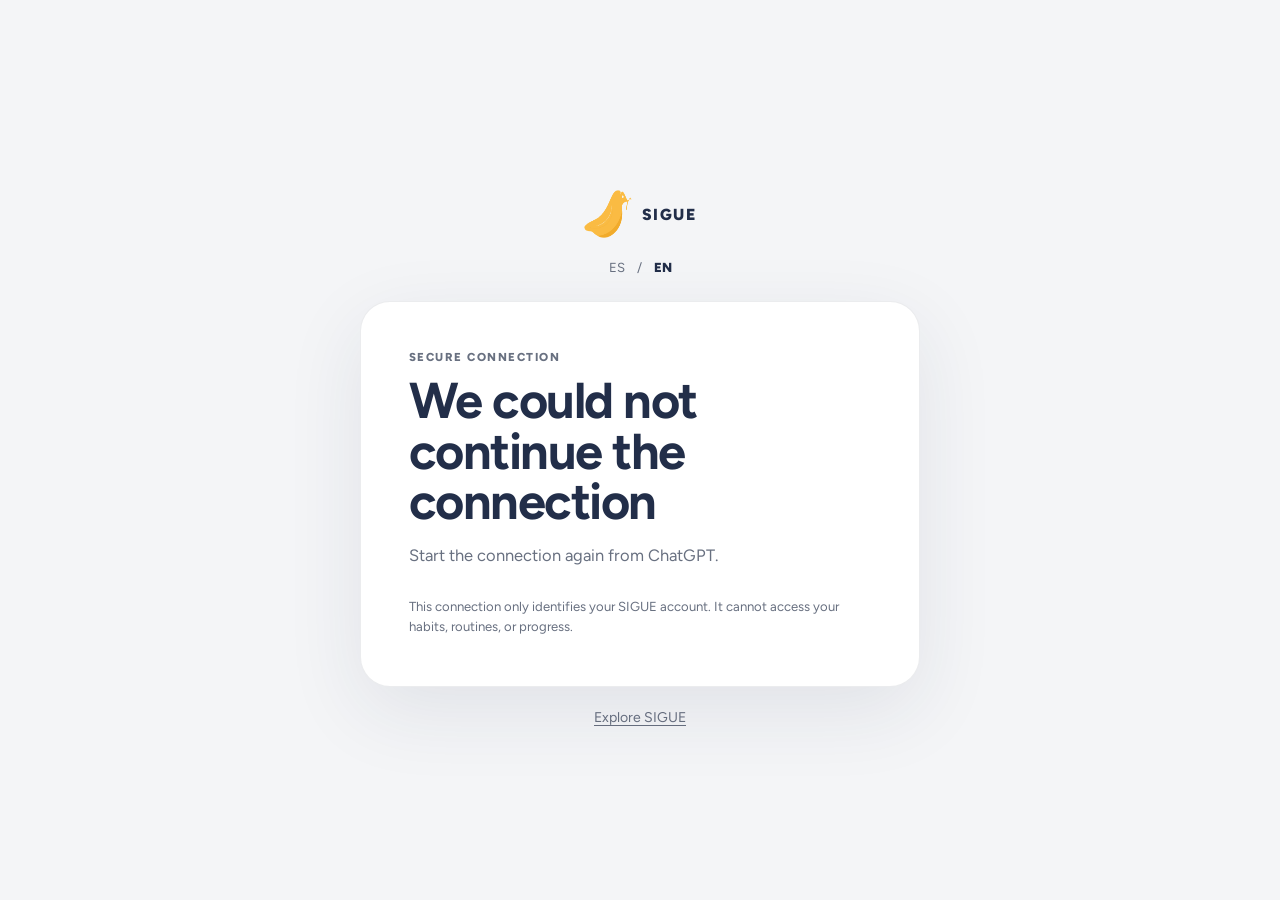
==== connect/index.html @ 363a2ff4 "Add SIGUE ChatGPT connection page" ====
<!doctype html>
<html lang="es">
<head>
  <meta charset="utf-8">
  <meta name="viewport" content="width=device-width, initial-scale=1">
  <meta name="robots" content="noindex, nofollow">
  <meta name="referrer" content="no-referrer">
  <meta name="theme-color" content="#FCC54E">
  <title>Conectar con SIGUE</title>
  <link rel="icon" href="/assets/sigue-icon.png" type="image/png">
  <link rel="preconnect" href="https://fonts.googleapis.com">
  <link rel="preconnect" href="https://fonts.gstatic.com" crossorigin>
  <link href="https://fonts.googleapis.com/css2?family=Figtree:wght@400;500;600;700;800&amp;display=swap" rel="stylesheet">
  <link rel="stylesheet" href="/connect/connect.css">
  <script src="/connect/connect.js" defer></script>
</head>
<body>
  <main class="connect-shell">
    <a class="brand" href="/es" id="brand" aria-label="SIGUE, inicio"><img src="/assets/sigue-icon.png" alt="" width="48" height="48"><span>SIGUE</span></a>
    <div class="language" role="group" aria-label="Language / Idioma">
      <button type="button" data-language="es">ES</button><span aria-hidden="true">/</span><button type="button" data-language="en">EN</button>
    </div>
    <section class="connect-card" aria-labelledby="title">
      <p class="eyebrow" id="eyebrow">CONEXIÓN SEGURA</p>
      <h1 id="title">Conectar SIGUE con ChatGPT</h1>
      <p class="lead" id="description" role="status">Estamos preparando la conexión.</p>
      <p class="message" id="message" role="alert" hidden></p>

      <div id="login" hidden>
        <form id="email-form" method="post">
          <input type="hidden" name="csrf" class="csrf">
          <label for="email" id="email-label">Correo electrónico</label>
          <input id="email" name="email" type="email" autocomplete="username" required maxlength="254">
          <label for="password" id="password-label">Contraseña</label>
          <input id="password" name="password" type="password" autocomplete="current-password" required>
          <button class="primary" id="email-button" type="submit">Entrar en SIGUE</button>
        </form>
        <button class="text-button" id="forgot-link" type="button">¿Olvidaste tu contraseña?</button>
        <div class="social" id="social" hidden>
          <p id="social-label">O entra con tu cuenta existente</p>
          <div id="google-button"></div>
          <button id="apple-button" type="button" hidden>Continuar con Apple</button>
        </div>
        <form id="google-form" method="post" hidden><input type="hidden" name="csrf" class="csrf"><input type="hidden" name="credential"></form>
        <form id="apple-form" method="post" hidden><input type="hidden" name="csrf" class="csrf"><input type="hidden" name="state"><input type="hidden" name="identityToken"></form>
      </div>

      <div id="forgot" hidden>
        <form id="forgot-form" method="post">
          <input type="hidden" name="csrf" class="csrf">
          <label for="forgot-email" id="forgot-email-label">Correo electrónico</label>
          <input id="forgot-email" name="email" type="email" autocomplete="email" required maxlength="254">
          <button class="primary" id="forgot-button" type="submit">Enviar código</button>
        </form>
        <button class="text-button back-to-login" type="button">Volver a entrar</button>
      </div>

      <div id="reset" hidden>
        <form id="reset-form" method="post">
          <input type="hidden" name="csrf" class="csrf">
          <label for="reset-email" id="reset-email-label">Correo electrónico</label>
          <input id="reset-email" name="email" type="email" autocomplete="email" required maxlength="254">
          <label for="code" id="code-label">Código de 6 cifras</label>
          <input id="code" name="code" inputmode="numeric" autocomplete="one-time-code" pattern="[0-9]{6}" required>
          <label for="new-password" id="new-password-label">Nueva contraseña (12 caracteres como mínimo)</label>
          <input id="new-password" name="newPassword" type="password" autocomplete="new-password" minlength="12" maxlength="128" required>
          <button class="primary" id="reset-button" type="submit">Cambiar contraseña</button>
        </form>
        <button class="text-button back-to-login" type="button">Volver a entrar</button>
      </div>

      <div id="consent" hidden>
        <p class="account" id="account"></p>
        <form id="consent-form" method="post">
          <input type="hidden" name="csrf" class="csrf">
          <button class="primary" type="submit" name="decision" value="allow" id="allow-button">Autorizar conexión</button>
          <button class="secondary" type="submit" name="decision" value="deny" id="deny-button">Cancelar</button>
        </form>
      </div>
      <p class="foot" id="privacy-note">La conexión solo identifica tu cuenta SIGUE. No da acceso a tus hábitos, rutinas ni progreso.</p>
    </section>
    <a class="home-link" id="home-link" href="/es">Conoce SIGUE</a>
  </main>
</body>
</html>
---- connect/connect.css ----
* { box-sizing: border-box; }
:root {
  color-scheme: light;
  font-family: Figtree, -apple-system, BlinkMacSystemFont, "Helvetica Neue", Arial, sans-serif;
  color: #222e49;
  background: #f4f5f7;
  font-synthesis: none;
}
body { min-height: 100vh; margin: 0; }
a { color: inherit; text-decoration: none; }
.connect-shell {
  width: min(100% - 40px, 560px);
  min-height: 100vh;
  margin: auto;
  display: flex;
  flex-direction: column;
  justify-content: center;
  align-items: center;
  padding: 40px 0 24px;
}
.brand { display: inline-flex; align-items: center; gap: 10px; margin-bottom: 24px; font-size: 1rem; font-weight: 850; letter-spacing: .09em; }
.brand img { border-radius: 14px; }
.language { display: inline-flex; align-items: center; gap: 8px; margin: -10px 0 18px; color: #687080; font-size: .82rem; }
.language button { padding: 8px 4px; border: 0; background: transparent; color: inherit; font: inherit; cursor: pointer; }
.language button[aria-pressed="true"] { color: #222e49; font-weight: 850; }
.connect-card {
  width: 100%;
  padding: clamp(28px, 7vw, 48px);
  border: 1px solid rgba(34, 46, 73, .09);
  border-radius: 30px;
  background: #fff;
  box-shadow: 0 24px 80px rgba(34, 46, 73, .09);
}
.eyebrow { margin: 0 0 12px; color: #687080; font-size: .72rem; font-weight: 800; letter-spacing: .13em; }
h1 { margin: 0; font-size: clamp(2rem, 8vw, 3.15rem); line-height: 1; letter-spacing: -.03em; }
.lead { margin: 16px 0 0; color: #687080; font-size: 1.03rem; line-height: 1.55; }
.message { margin: 20px 0 0; padding: 12px 14px; border-radius: 12px; background: #fff3cf; font-size: .91rem; line-height: 1.5; }
form { margin-top: 24px; }
label { display: block; margin: 18px 0 7px; font-size: .9rem; font-weight: 700; }
input:not([type="hidden"]) {
  width: 100%;
  padding: 13px 14px;
  border: 1px solid rgba(34, 46, 73, .24);
  border-radius: 12px;
  background: #fff;
  color: #222e49;
  font: inherit;
}
input:focus-visible, button:focus-visible, a:focus-visible { outline: 2px solid #6652c9; outline-offset: 3px; }
button { cursor: pointer; font: inherit; }
.primary, .secondary, #apple-button {
  display: block;
  width: 100%;
  margin-top: 22px;
  padding: 14px 18px;
  border-radius: 999px;
  font-weight: 800;
}
.primary { border: 0; background: #fabb43; color: #222e49; }
.primary:hover { background: #f5b52f; }
.secondary, #apple-button { border: 1px solid rgba(34, 46, 73, .2); background: #fff; color: #222e49; }
.text-button { display: block; margin: 18px auto 0; padding: 4px; border: 0; background: transparent; color: #222e49; text-decoration: underline; text-underline-offset: 3px; }
.social { margin-top: 26px; padding-top: 20px; border-top: 1px solid rgba(34, 46, 73, .14); text-align: center; }
.social p { margin: 0 0 16px; color: #687080; font-size: .86rem; }
#google-button { display: flex; justify-content: center; }
#apple-button { margin-top: 14px; }
.account { margin: 24px 0 0; padding: 16px; border-radius: 14px; background: #fff3cf; font-weight: 700; overflow-wrap: anywhere; }
.foot { margin: 28px 0 0; color: #687080; font-size: .82rem; line-height: 1.55; }
.home-link { margin-top: 22px; color: #687080; font-size: .88rem; text-decoration: underline; text-underline-offset: 3px; }
[hidden] { display: none !important; }
@media (prefers-reduced-motion: no-preference) {
  .connect-card { animation: appear .35s ease-out both; }
  @keyframes appear { from { opacity: 0; transform: translateY(8px); } to { opacity: 1; transform: translateY(0); } }
}
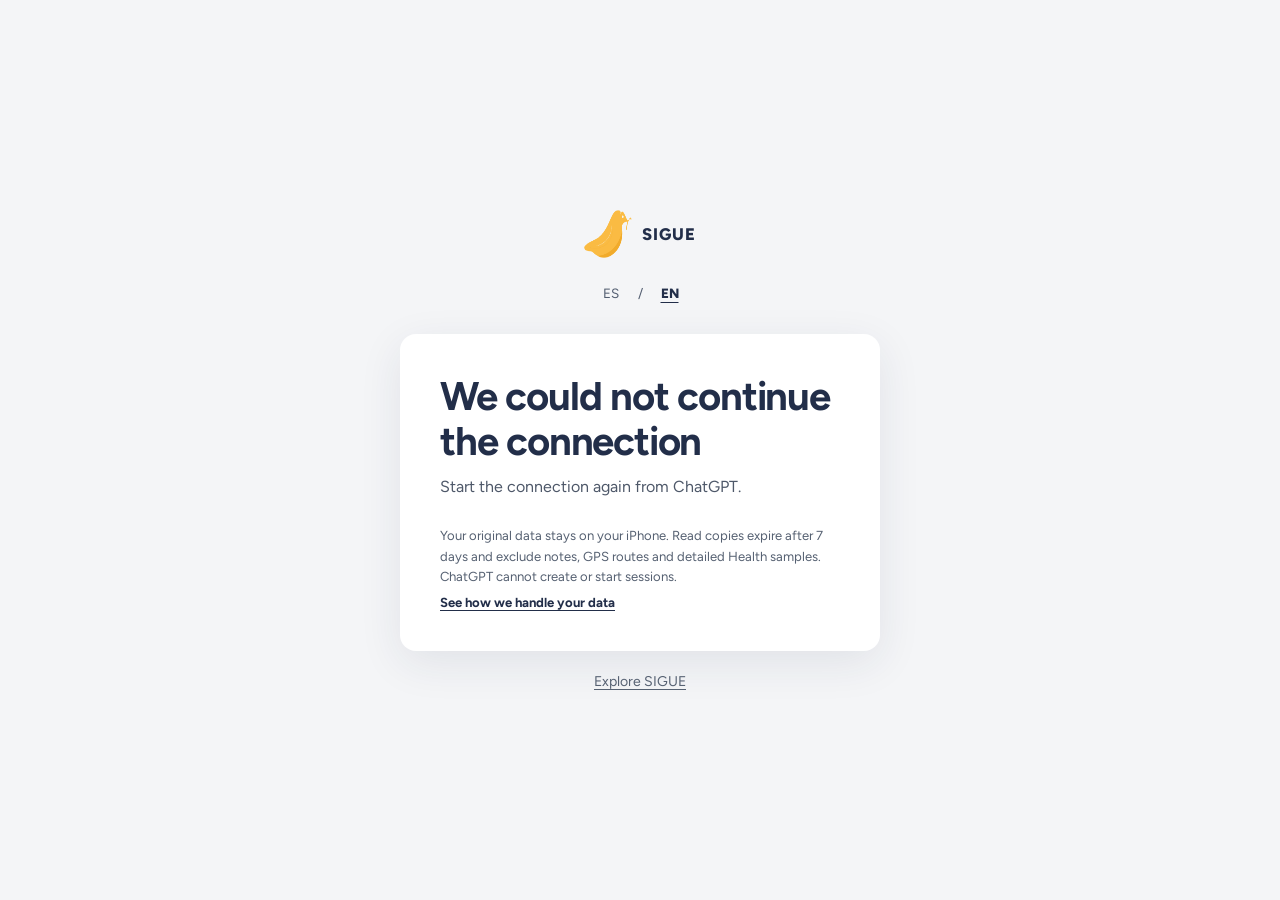
==== commit 8ee7fe3b: "Clarify ChatGPT connection and consent screens" ====
--- a/connect/index.html
+++ b/connect/index.html
@@ -21,12 +21,16 @@
       <button type="button" data-language="es">ES</button><span aria-hidden="true">/</span><button type="button" data-language="en">EN</button>
     </div>
     <section class="connect-card" aria-labelledby="title">
-      <p class="eyebrow" id="eyebrow">CONEXIÓN SEGURA</p>
       <h1 id="title">Conectar SIGUE con ChatGPT</h1>
       <p class="lead" id="description" role="status">Estamos preparando la conexión.</p>
       <p class="message" id="message" role="alert" hidden></p>
 
       <div id="login" hidden>
+        <div class="social" id="social" hidden>
+          <button id="apple-button" type="button" disabled hidden>Continuar con Apple</button>
+          <div id="google-button" hidden></div>
+        </div>
+        <p class="divider" id="email-divider" hidden>O entra con tu correo de SIGUE</p>
         <form id="email-form" method="post">
           <input type="hidden" name="csrf" class="csrf">
           <label for="email" id="email-label">Correo electrónico</label>
@@ -36,11 +40,7 @@
           <button class="primary" id="email-button" type="submit">Entrar en SIGUE</button>
         </form>
         <button class="text-button" id="forgot-link" type="button">¿Olvidaste tu contraseña?</button>
-        <div class="social" id="social" hidden>
-          <p id="social-label">O entra con tu cuenta existente</p>
-          <div id="google-button"></div>
-          <button id="apple-button" type="button" hidden>Continuar con Apple</button>
-        </div>
+        <p class="login-help" id="login-help">Usa el mismo método con el que entras en tu cuenta SIGUE. Después podrás revisar los permisos antes de autorizar.</p>
         <form id="google-form" method="post" hidden><input type="hidden" name="csrf" class="csrf"><input type="hidden" name="credential"></form>
         <form id="apple-form" method="post" hidden><input type="hidden" name="csrf" class="csrf"><input type="hidden" name="state"><input type="hidden" name="identityToken"></form>
       </div>
@@ -71,13 +71,17 @@
 
       <div id="consent" hidden>
         <p class="account" id="account"></p>
+        <h2 id="permissions-title">Permisos solicitados</h2>
+        <ul class="permissions" id="permissions"></ul>
+        <p class="consent-help" id="consent-help">Puedes cancelar ahora o revocar la conexión más tarde desde SIGUE.</p>
         <form id="consent-form" method="post">
           <input type="hidden" name="csrf" class="csrf">
           <button class="primary" type="submit" name="decision" value="allow" id="allow-button">Autorizar conexión</button>
           <button class="secondary" type="submit" name="decision" value="deny" id="deny-button">Cancelar</button>
         </form>
       </div>
-      <p class="foot" id="privacy-note">La conexión solo identifica tu cuenta SIGUE. No da acceso a tus hábitos, rutinas ni progreso.</p>
+      <p class="foot" id="privacy-note">Tus datos originales permanecen en el iPhone.</p>
+      <a class="privacy-link" id="privacy-link" href="/privacidad.html">Consulta cómo tratamos tus datos</a>
     </section>
     <a class="home-link" id="home-link" href="/es">Conoce SIGUE</a>
   </main>
--- a/connect/connect.css
+++ b/connect/connect.css
@@ -1,74 +1,74 @@
 * { box-sizing: border-box; }
 :root {
-  color-scheme: light;
+  color-scheme: light dark;
   font-family: Figtree, -apple-system, BlinkMacSystemFont, "Helvetica Neue", Arial, sans-serif;
   color: #222e49;
   background: #f4f5f7;
   font-synthesis: none;
 }
 body { min-height: 100vh; margin: 0; }
-a { color: inherit; text-decoration: none; }
+a { color: inherit; text-underline-offset: 3px; }
+button, input { font: inherit; }
+button { cursor: pointer; }
+button:disabled { cursor: wait; opacity: .65; }
+input:focus-visible, button:focus-visible, a:focus-visible { outline: 3px solid #8d64c7; outline-offset: 3px; }
 .connect-shell {
-  width: min(100% - 40px, 560px);
+  width: min(100% - 32px, 480px);
   min-height: 100vh;
   margin: auto;
   display: flex;
   flex-direction: column;
   justify-content: center;
   align-items: center;
-  padding: 40px 0 24px;
+  padding: 32px 0;
 }
-.brand { display: inline-flex; align-items: center; gap: 10px; margin-bottom: 24px; font-size: 1rem; font-weight: 850; letter-spacing: .09em; }
-.brand img { border-radius: 14px; }
-.language { display: inline-flex; align-items: center; gap: 8px; margin: -10px 0 18px; color: #687080; font-size: .82rem; }
-.language button { padding: 8px 4px; border: 0; background: transparent; color: inherit; font: inherit; cursor: pointer; }
-.language button[aria-pressed="true"] { color: #222e49; font-weight: 850; }
-.connect-card {
-  width: 100%;
-  padding: clamp(28px, 7vw, 48px);
-  border: 1px solid rgba(34, 46, 73, .09);
-  border-radius: 30px;
-  background: #fff;
-  box-shadow: 0 24px 80px rgba(34, 46, 73, .09);
+.brand { display: inline-flex; align-items: center; gap: 10px; margin-bottom: 16px; font-size: 1.05rem; font-weight: 800; letter-spacing: .06em; text-decoration: none; }
+.brand img { border-radius: 13px; }
+.language { display: inline-flex; align-items: center; gap: 8px; margin-bottom: 22px; color: #525d70; font-size: .84rem; }
+.language button { min-width: 38px; min-height: 38px; padding: 6px; border: 0; background: transparent; color: inherit; }
+.language button[aria-pressed="true"] { color: #222e49; font-weight: 800; text-decoration: underline; text-underline-offset: 4px; }
+.connect-card { width: 100%; padding: clamp(24px, 6vw, 40px); border-radius: 16px; background: #fff; box-shadow: 0 12px 44px rgba(34, 46, 73, .09); }
+h1 { margin: 0; font-size: clamp(1.85rem, 7vw, 2.5rem); line-height: 1.12; letter-spacing: -.03em; text-wrap: balance; }
+h2 { margin: 28px 0 12px; font-size: 1rem; line-height: 1.3; }
+.lead { margin: 12px 0 0; color: #4e5869; font-size: 1rem; line-height: 1.55; }
+.message { margin: 20px 0 0; padding: 12px 14px; border-radius: 12px; background: #fff3cf; color: #384253; font-size: .91rem; line-height: 1.5; }
+form { margin-top: 20px; }
+label { display: block; margin: 16px 0 7px; font-size: .9rem; font-weight: 700; }
+input:not([type="hidden"]) { width: 100%; min-height: 48px; padding: 12px 14px; border: 1px solid #aeb5c0; border-radius: 10px; background: #fff; color: #222e49; }
+.primary, .secondary, #apple-button { display: block; width: 100%; min-height: 48px; padding: 12px 18px; border-radius: 12px; font-weight: 800; }
+.primary { margin-top: 22px; border: 0; background: #fabb43; color: #222e49; }
+.primary:hover { background: #f4b331; }
+.secondary { margin-top: 10px; border: 1px solid #aeb5c0; background: transparent; color: #222e49; }
+.text-button { display: block; margin: 16px auto 0; min-height: 44px; padding: 8px; border: 0; background: transparent; color: #222e49; text-decoration: underline; text-underline-offset: 3px; }
+.social { margin-top: 26px; }
+#apple-button { margin: 0 0 12px; border: 0; background: #171717; color: #fff; }
+#apple-button:hover { background: #303030; }
+#google-button { display: flex; justify-content: center; min-height: 44px; }
+.divider { display: flex; align-items: center; gap: 12px; margin: 24px 0 0; color: #566172; font-size: .85rem; text-align: center; }
+.divider::before, .divider::after { content: ""; flex: 1; height: 1px; background: #d9dde3; }
+.login-help, .consent-help { margin: 22px 0 0; color: #566172; font-size: .88rem; line-height: 1.55; }
+.account { margin: 24px 0 0; padding: 14px 16px; border-radius: 12px; background: #f4f5f7; font-weight: 700; overflow-wrap: anywhere; }
+.permissions { margin: 0; padding: 0; list-style: none; }
+.permissions li { position: relative; padding: 10px 0 10px 22px; border-bottom: 1px solid #e5e8ec; font-size: .91rem; line-height: 1.5; }
+.permissions li::before { content: ""; position: absolute; left: 0; top: 18px; width: 8px; height: 8px; border-radius: 50%; background: #d99b20; }
+.foot { margin: 26px 0 0; color: #566172; font-size: .82rem; line-height: 1.55; }
+.privacy-link { display: inline-block; margin-top: 8px; font-size: .82rem; font-weight: 700; }
+.home-link { margin-top: 22px; color: #566172; font-size: .88rem; }
+[hidden] { display: none !important; }
+@media (max-width: 480px) {
+  .connect-shell { width: min(100% - 24px, 480px); padding: 18px 0 28px; }
+  .language { margin-bottom: 14px; }
 }
-.eyebrow { margin: 0 0 12px; color: #687080; font-size: .72rem; font-weight: 800; letter-spacing: .13em; }
-h1 { margin: 0; font-size: clamp(2rem, 8vw, 3.15rem); line-height: 1; letter-spacing: -.03em; }
-.lead { margin: 16px 0 0; color: #687080; font-size: 1.03rem; line-height: 1.55; }
-.message { margin: 20px 0 0; padding: 12px 14px; border-radius: 12px; background: #fff3cf; font-size: .91rem; line-height: 1.5; }
-form { margin-top: 24px; }
-label { display: block; margin: 18px 0 7px; font-size: .9rem; font-weight: 700; }
-input:not([type="hidden"]) {
-  width: 100%;
-  padding: 13px 14px;
-  border: 1px solid rgba(34, 46, 73, .24);
-  border-radius: 12px;
-  background: #fff;
-  color: #222e49;
-  font: inherit;
+@media (prefers-color-scheme: dark) {
+  :root { color: #eef1f7; background: #141a25; }
+  .language, .home-link, .lead, .divider, .login-help, .consent-help, .foot { color: #b6bfcd; }
+  .language button[aria-pressed="true"] { color: #eef1f7; }
+  .connect-card { background: #222b3a; box-shadow: 0 12px 44px rgba(0, 0, 0, .24); }
+  .message { background: #4a3d20; color: #f3e4bd; }
+  input:not([type="hidden"]) { background: #17202d; border-color: #718095; color: #eef1f7; }
+  .secondary { border-color: #718095; color: #eef1f7; }
+  .text-button { color: #eef1f7; }
+  .account { background: #313c4e; }
+  .permissions li { border-color: #394556; }
+  .divider::before, .divider::after { background: #566172; }
 }
-input:focus-visible, button:focus-visible, a:focus-visible { outline: 2px solid #6652c9; outline-offset: 3px; }
-button { cursor: pointer; font: inherit; }
-.primary, .secondary, #apple-button {
-  display: block;
-  width: 100%;
-  margin-top: 22px;
-  padding: 14px 18px;
-  border-radius: 999px;
-  font-weight: 800;
-}
-.primary { border: 0; background: #fabb43; color: #222e49; }
-.primary:hover { background: #f5b52f; }
-.secondary, #apple-button { border: 1px solid rgba(34, 46, 73, .2); background: #fff; color: #222e49; }
-.text-button { display: block; margin: 18px auto 0; padding: 4px; border: 0; background: transparent; color: #222e49; text-decoration: underline; text-underline-offset: 3px; }
-.social { margin-top: 26px; padding-top: 20px; border-top: 1px solid rgba(34, 46, 73, .14); text-align: center; }
-.social p { margin: 0 0 16px; color: #687080; font-size: .86rem; }
-#google-button { display: flex; justify-content: center; }
-#apple-button { margin-top: 14px; }
-.account { margin: 24px 0 0; padding: 16px; border-radius: 14px; background: #fff3cf; font-weight: 700; overflow-wrap: anywhere; }
-.foot { margin: 28px 0 0; color: #687080; font-size: .82rem; line-height: 1.55; }
-.home-link { margin-top: 22px; color: #687080; font-size: .88rem; text-decoration: underline; text-underline-offset: 3px; }
-[hidden] { display: none !important; }
-@media (prefers-reduced-motion: no-preference) {
-  .connect-card { animation: appear .35s ease-out both; }
-  @keyframes appear { from { opacity: 0; transform: translateY(8px); } to { opacity: 1; transform: translateY(0); } }
-}
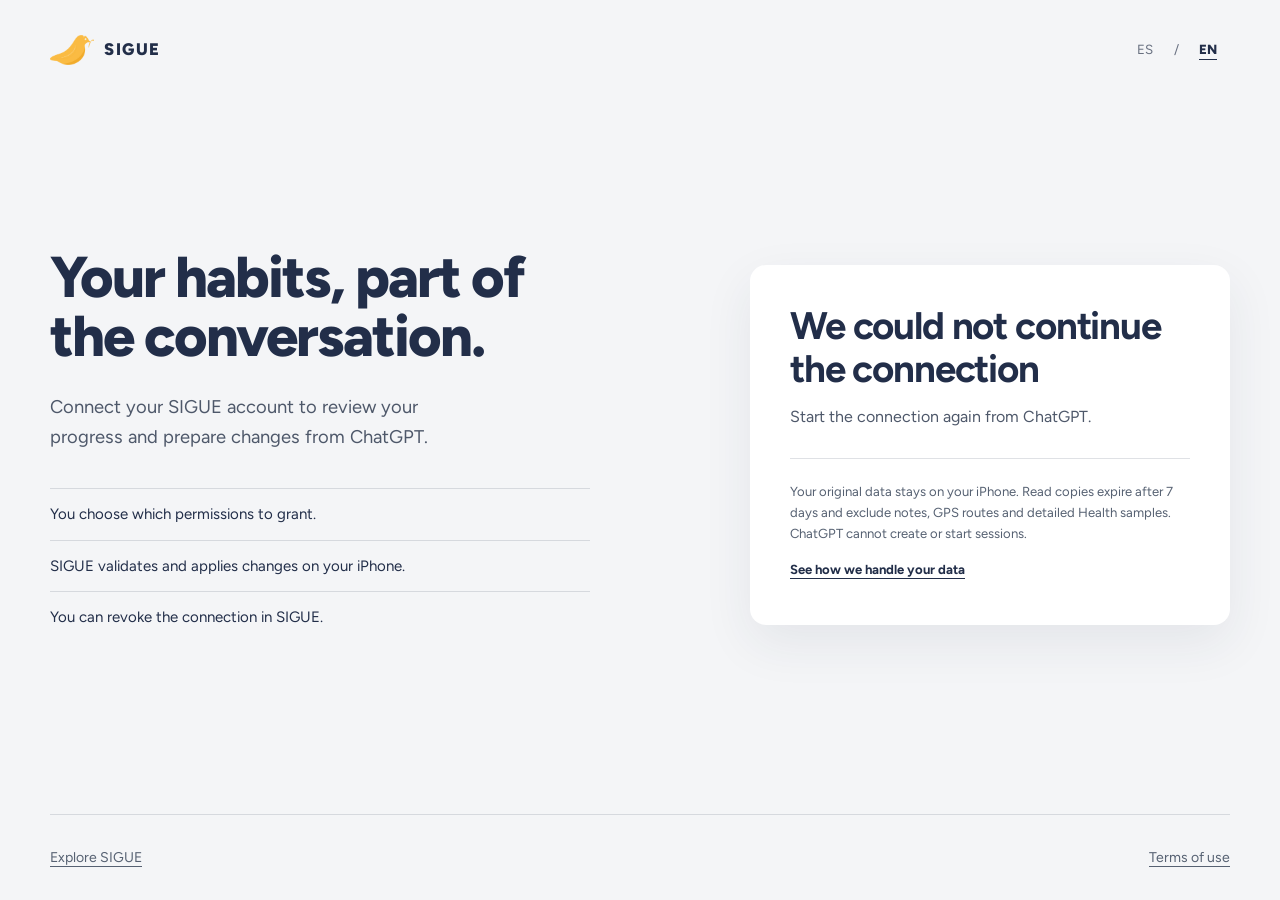
==== commit 904cb0d5: "Update ChatGPT access, privacy policies and website assets" ====
--- a/connect/index.html
+++ b/connect/index.html
@@ -11,14 +11,27 @@
   <link rel="preconnect" href="https://fonts.googleapis.com">
   <link rel="preconnect" href="https://fonts.gstatic.com" crossorigin>
   <link href="https://fonts.googleapis.com/css2?family=Figtree:wght@400;500;600;700;800&amp;display=swap" rel="stylesheet">
+  <link rel="stylesheet" href="/css/styles.css">
   <link rel="stylesheet" href="/connect/connect.css">
   <script src="/connect/connect.js" defer></script>
 </head>
-<body>
-  <main class="connect-shell">
+<body class="connect-page">
+  <a class="skip-link" id="skip-link" href="#title">Saltar al contenido</a>
+  <header class="connect-header shell">
     <a class="brand" href="/es" id="brand" aria-label="SIGUE, inicio"><img src="/assets/sigue-icon.png" alt="" width="48" height="48"><span>SIGUE</span></a>
     <div class="language" role="group" aria-label="Language / Idioma">
       <button type="button" data-language="es">ES</button><span aria-hidden="true">/</span><button type="button" data-language="en">EN</button>
+    </div>
+  </header>
+  <main class="connect-shell shell">
+    <div class="connect-intro">
+      <p class="connect-statement" id="intro-title">Tus hábitos, también en la conversación.</p>
+      <p class="connect-summary" id="intro-description">Conecta tu cuenta SIGUE para consultar tu progreso y preparar cambios desde ChatGPT.</p>
+      <ul class="connect-principles">
+        <li id="principle-permissions">Tú decides qué permisos conceder.</li>
+        <li id="principle-control">SIGUE valida y aplica los cambios en tu iPhone.</li>
+        <li id="principle-revoke">Puedes revocar la conexión desde SIGUE.</li>
+      </ul>
     </div>
     <section class="connect-card" aria-labelledby="title">
       <h1 id="title">Conectar SIGUE con ChatGPT</h1>
@@ -36,7 +49,7 @@
           <label for="email" id="email-label">Correo electrónico</label>
           <input id="email" name="email" type="email" autocomplete="username" required maxlength="254">
           <label for="password" id="password-label">Contraseña</label>
-          <input id="password" name="password" type="password" autocomplete="current-password" required>
+          <input id="password" name="password" type="password" autocomplete="current-password" required aria-describedby="login-help">
           <button class="primary" id="email-button" type="submit">Entrar en SIGUE</button>
         </form>
         <button class="text-button" id="forgot-link" type="button">¿Olvidaste tu contraseña?</button>
@@ -61,7 +74,7 @@
           <label for="reset-email" id="reset-email-label">Correo electrónico</label>
           <input id="reset-email" name="email" type="email" autocomplete="email" required maxlength="254">
           <label for="code" id="code-label">Código de 6 cifras</label>
-          <input id="code" name="code" inputmode="numeric" autocomplete="one-time-code" pattern="[0-9]{6}" required>
+          <input id="code" name="code" inputmode="numeric" autocomplete="one-time-code" pattern="[0-9]{6}" maxlength="6" required>
           <label for="new-password" id="new-password-label">Nueva contraseña (12 caracteres como mínimo)</label>
           <input id="new-password" name="newPassword" type="password" autocomplete="new-password" minlength="12" maxlength="128" required>
           <button class="primary" id="reset-button" type="submit">Cambiar contraseña</button>
@@ -81,9 +94,12 @@
         </form>
       </div>
       <p class="foot" id="privacy-note">Tus datos originales permanecen en el iPhone.</p>
-      <a class="privacy-link" id="privacy-link" href="/privacidad.html">Consulta cómo tratamos tus datos</a>
+      <a class="privacy-link" id="privacy-link" href="/privacidad">Consulta cómo tratamos tus datos</a>
     </section>
+  </main>
+  <footer class="connect-footer shell">
     <a class="home-link" id="home-link" href="/es">Conoce SIGUE</a>
-  </main>
+    <a id="terms-link" href="/terminos">Términos de uso</a>
+  </footer>
 </body>
 </html>
--- a/css/styles.css
+++ b/css/styles.css
@@ -0,0 +1,375 @@
+:root {
+  color-scheme: light;
+  --yellow: #fabb43;
+  --yellow-soft: #fff3cf;
+  --ink: #222e49;
+  --ink-deep: #151d30;
+  --green: #50d890;
+  --nutrition: #368000;
+  --movement: #0076a8;
+  --exercise: #b9471e;
+  --rest: #6652c9;
+  --paper: #f4f5f7;
+  --surface: #ffffff;
+  --line: rgba(34, 46, 73, 0.14);
+  --muted: #687080;
+  --max-width: 1180px;
+  --radius: 28px;
+  --ease: cubic-bezier(.2, .75, .25, 1);
+  font-family: "Figtree", -apple-system, BlinkMacSystemFont, "Helvetica Neue", Arial, sans-serif;
+  font-synthesis: none;
+}
+
+* { box-sizing: border-box; }
+html { scroll-behavior: smooth; }
+body {
+  margin: 0;
+  color: var(--ink);
+  background: var(--paper);
+  font-size: 16px;
+  line-height: 1.5;
+  -webkit-font-smoothing: antialiased;
+}
+body.menu-open { overflow: hidden; }
+a { color: inherit; text-decoration: none; }
+img { display: block; max-width: 100%; }
+button, a { -webkit-tap-highlight-color: transparent; }
+.shell { width: min(calc(100% - 48px), var(--max-width)); margin-inline: auto; }
+.sr-only { position: absolute; width: 1px; height: 1px; overflow: hidden; clip: rect(0, 0, 0, 0); white-space: nowrap; }
+.skip-link { position: fixed; top: 12px; left: 12px; z-index: 100; padding: 10px 14px; background: var(--ink); color: #fff; transform: translateY(-150%); }
+.skip-link:focus { transform: none; }
+
+.site-header { position: sticky; top: 0; z-index: 50; background: color-mix(in srgb, var(--paper) 88%, transparent); backdrop-filter: blur(18px); border-bottom: 1px solid transparent; transition: border-color .2s ease; }
+.site-header.scrolled { border-color: var(--line); }
+.header-inner { min-height: 82px; display: flex; align-items: center; justify-content: space-between; }
+.brand { display: inline-flex; align-items: center; gap: 10px; font-size: 1.05rem; font-weight: 850; letter-spacing: .09em; }
+.brand img { width: 44px; height: 44px; object-fit: contain; }
+.site-nav { display: flex; align-items: center; gap: 34px; font-size: .91rem; font-weight: 600; }
+.site-nav > a:not(.nav-cta) { color: var(--muted); transition: color .2s ease; }
+.site-nav > a:hover { color: var(--ink); }
+.nav-cta { padding: 11px 17px; background: var(--yellow); border-radius: 999px; }
+.menu-button { display: none; border: 0; padding: 12px; background: transparent; }
+.menu-button > span:not(.sr-only) { display: block; width: 23px; height: 2px; margin: 5px 0; background: var(--ink); transition: transform .2s ease; }
+
+.hero { min-height: 760px; padding-top: 72px; padding-bottom: 100px; display: grid; grid-template-columns: 1.03fr .97fr; align-items: center; gap: 68px; }
+.hero h1 { max-width: 720px; margin: 0; font-size: clamp(3.8rem, 6.5vw, 6.6rem); line-height: .91; letter-spacing: -.065em; font-weight: 790; }
+.hero h1 em, .closing-grid h2 em { color: var(--muted); font-style: normal; font-weight: 450; }
+.hero-lead { max-width: 590px; margin: 34px 0 0; color: var(--muted); font-size: clamp(1.08rem, 1.5vw, 1.28rem); line-height: 1.55; }
+.hero-actions { margin-top: 38px; display: flex; align-items: center; gap: 24px; }
+.button { display: inline-flex; align-items: center; justify-content: space-between; gap: 28px; min-width: 190px; padding: 15px 18px 15px 22px; border-radius: 999px; font-size: .92rem; font-weight: 750; transition: transform .2s var(--ease), box-shadow .2s ease; }
+.button:hover { transform: translateY(-2px); }
+.button-primary { background: var(--yellow); color: var(--ink); box-shadow: 0 14px 38px rgba(0, 0, 0, .13); }
+.button-ink { background: var(--ink); color: #fff; }
+
+.hero-product { position: relative; min-height: 600px; display: grid; place-items: center; isolation: isolate; }
+.sun-shape { position: absolute; z-index: -1; width: min(42vw, 500px); aspect-ratio: 1; border-radius: 47% 53% 59% 41% / 41% 42% 58% 59%; background: var(--yellow); transform: rotate(-10deg); }
+.phone-frame { width: 310px; padding: 8px; border: 1px solid rgba(255,255,255,.55); border-radius: 48px; background: var(--ink-deep); box-shadow: 0 42px 80px rgba(0,0,0,.27), inset 0 0 0 1px rgba(255,255,255,.12); transform: rotate(3deg); }
+.phone-screen { min-height: 630px; padding: 17px 15px 18px; overflow: hidden; border-radius: 40px; background: #f4f5f7; color: #1a2030; }
+.phone-status { padding: 0 8px 18px; display: flex; justify-content: space-between; font-size: .63rem; font-weight: 800; }
+.phone-greeting { padding: 5px 8px 17px; }
+.phone-greeting span { display: block; color: #747986; font-size: .57rem; font-weight: 800; letter-spacing: .1em; }
+.phone-greeting strong { display: block; margin-top: 4px; font-size: 1.28rem; letter-spacing: -.03em; }
+.phone-greeting p { margin: 1px 0 0; color: #747986; font-size: .74rem; }
+.base-card, .session-card { border: 1px solid rgba(34,46,73,.08); border-radius: 22px; background: #fff; }
+.base-card { padding: 17px 14px 9px; }
+.base-heading { display: flex; justify-content: space-between; align-items: flex-start; padding: 0 3px 10px; }
+.base-heading strong { display: block; font-size: .8rem; }
+.base-heading small { display: block; margin-top: 3px; color: #687080; font-size: .57rem; font-weight: 600; }
+.base-score { font-size: 1.45rem; line-height: 1; font-weight: 800; }
+.base-score small { display: inline; font-size: .65rem; letter-spacing: 0; }
+.base-row { display: grid; grid-template-columns: 32px 1fr auto; align-items: center; gap: 8px; padding: 9px 2px; border-top: 1px solid rgba(34,46,73,.07); }
+.base-icon { display: grid; place-items: center; width: 27px; height: 27px; border-radius: 9px; color: #172036; font-weight: 800; }
+.base-row strong, .base-row small { display: block; }
+.base-row strong { font-size: .7rem; }
+.base-row small { margin-top: 1px; color: #777d89; font-size: .58rem; }
+.base-row b { font-size: .75rem; }
+.nutrition .base-icon { background: color-mix(in srgb, var(--nutrition) 35%, white); }
+.movement .base-icon { background: color-mix(in srgb, var(--movement) 28%, white); }
+.exercise .base-icon { background: color-mix(in srgb, var(--exercise) 28%, white); }
+.rest .base-icon { background: color-mix(in srgb, var(--rest) 28%, white); }
+.session-card { margin-top: 12px; padding: 14px; background: color-mix(in srgb, var(--exercise) 6%, white); border-color: color-mix(in srgb, var(--exercise) 18%, white); }
+.session-top { display: grid; grid-template-columns: 32px 1fr auto; align-items: center; gap: 9px; }
+.session-icon { display: grid; width: 30px; height: 30px; place-items: center; border-radius: 10px; color: var(--exercise); background: color-mix(in srgb, var(--exercise) 14%, white); }
+.session-top strong, .session-top small { display: block; }
+.session-top strong { font-size: .68rem; }
+.session-top small { margin-top: 2px; color: #687080; font-size: .57rem; }
+.session-top b { padding: 5px 7px; border-radius: 999px; color: var(--exercise); background: color-mix(in srgb, var(--exercise) 11%, white); font-size: .56rem; }
+.session-time { margin-top: 12px; display: flex; align-items: baseline; justify-content: space-between; gap: 12px; }
+.session-time strong { font-size: 1.3rem; letter-spacing: -.03em; font-variant-numeric: tabular-nums; }
+.session-time span { color: #687080; font-size: .57rem; }
+.bird-seal { position: absolute; right: 1%; bottom: 5%; width: 112px; height: 112px; display: grid; place-items: center; border-radius: 50%; background: var(--ink); box-shadow: 0 20px 44px rgba(0,0,0,.22); transform: rotate(-8deg); }
+.bird-seal img { width: 95px; }
+
+.belief { padding: 120px 0; background: var(--surface); border-block: 1px solid var(--line); }
+.belief-grid { display: grid; grid-template-columns: 1.7fr .75fr; gap: 76px; align-items: start; }
+.belief blockquote { margin: 0; max-width: 690px; font-size: clamp(2.3rem, 4.2vw, 4.3rem); line-height: 1.06; letter-spacing: -.05em; font-weight: 610; }
+.belief-copy > p:first-child { margin: 0; color: var(--muted); line-height: 1.65; }
+.belief-detail { margin: 22px 0 0; color: var(--ink); line-height: 1.65; font-weight: 560; }
+.hand-note { margin: 50px 0 0; color: var(--ink); font-size: 1.28rem; font-style: italic; transform: rotate(-4deg); }
+
+.essentials { padding-top: 150px; padding-bottom: 160px; }
+.section-heading { max-width: 930px; }
+.section-heading h2, .privacy-copy h2 { margin: 0; font-size: clamp(2.7rem, 5vw, 5.1rem); line-height: .98; letter-spacing: -.055em; font-weight: 650; }
+.essential-story { margin-top: 96px; border-top: 1px solid var(--line); }
+.essential-line { display: grid; grid-template-columns: .45fr 1.5fr .65fr; gap: 58px; padding: 48px 0 54px; border-bottom: 1px solid var(--line); }
+.essential-number { font-size: .75rem; font-weight: 800; }
+.essential-kicker { margin: 0 0 12px; color: var(--muted); font-size: .72rem; font-weight: 800; letter-spacing: .11em; text-transform: uppercase; }
+.essential-line h3 { margin: 0; max-width: 680px; font-size: clamp(1.7rem, 2.8vw, 2.7rem); line-height: 1.12; letter-spacing: -.035em; font-weight: 580; }
+.essential-line > p { margin: 28px 0 0; color: var(--muted); font-size: .95rem; line-height: 1.65; }
+.nutrition-line .essential-number { color: var(--nutrition); }
+.movement-line .essential-number { color: var(--movement); }
+.rest-line .essential-number { color: var(--rest); }
+
+.evolution-section { padding: 150px 0; overflow: hidden; background: var(--ink-deep); color: #fff; }
+.evolution-grid { display: grid; grid-template-columns: .9fr 1.1fr; gap: 100px; align-items: center; }
+.evolution-copy h2 { margin: 0; font-size: clamp(3rem, 5.5vw, 5.7rem); line-height: .96; letter-spacing: -.06em; font-weight: 650; }
+.evolution-copy h2 span { color: #8d95a5; font-weight: 430; }
+.evolution-copy > p:last-child { max-width: 480px; margin: 34px 0 0; color: #aeb4c0; font-size: 1.08rem; line-height: 1.65; }
+.insight-stack { position: relative; min-height: 520px; }
+.insight { border: 1px solid rgba(255,255,255,.12); }
+.insight-main { position: absolute; inset: 0 50px 80px 0; padding: 34px; border-radius: 32px; background: #202a43; transform: rotate(-2deg); }
+.insight-top { display: flex; justify-content: space-between; color: var(--yellow); font-size: .66rem; font-weight: 800; letter-spacing: .12em; }
+.insight-main > p { max-width: 530px; margin: 70px 0 0; font-size: clamp(1.9rem, 3.2vw, 3rem); line-height: 1.1; letter-spacing: -.04em; }
+.week-bars { height: 92px; margin-top: 52px; display: flex; align-items: end; gap: 12px; }
+.week-bars i { flex: 1; height: 42%; border-radius: 999px; background: #4b5874; }
+.week-bars i:nth-child(2) { height: 63%; }
+.week-bars i:nth-child(3) { height: 55%; }
+.week-bars i:nth-child(4) { height: 78%; background: var(--yellow); }
+.week-bars i:nth-child(5) { height: 69%; }
+.week-bars i:nth-child(6) { height: 87%; background: var(--nutrition); }
+.week-bars i:nth-child(7) { height: 82%; }
+.insight-note { position: absolute; right: 0; bottom: 0; width: 73%; padding: 23px 26px; border-radius: 22px; background: var(--yellow); color: var(--ink); transform: rotate(2.5deg); box-shadow: 0 30px 60px rgba(0,0,0,.22); }
+.insight-note span { font-size: .66rem; font-weight: 850; letter-spacing: .1em; text-transform: uppercase; }
+.insight-note p { margin: 10px 0 0; font-size: 1.05rem; font-weight: 650; line-height: 1.35; }
+
+.privacy-section { padding-top: 160px; padding-bottom: 160px; display: grid; grid-template-columns: .9fr 1.1fr; gap: 100px; align-items: center; }
+.privacy-mark { min-height: 460px; display: grid; place-items: center; align-content: center; background: var(--yellow-soft); border-radius: 48% 52% 44% 56% / 55% 44% 56% 45%; transform: rotate(-3deg); }
+.privacy-circle { width: 120px; height: 120px; display: grid; place-items: center; border: 2px solid var(--ink); border-radius: 50%; font-size: 3rem; }
+.privacy-mark p { margin: 28px 0 0; text-align: center; font-size: 1.55rem; line-height: 1.15; font-weight: 700; }
+.privacy-copy > p { max-width: 600px; margin: 32px 0 0; color: var(--muted); font-size: 1.08rem; line-height: 1.65; }
+.plain-list { margin: 36px 0; padding: 0; list-style: none; border-top: 1px solid var(--line); }
+.plain-list li { display: flex; gap: 20px; padding: 17px 0; border-bottom: 1px solid var(--line); font-weight: 650; }
+.plain-list span { color: var(--muted); font-size: .72rem; }
+.text-link { display: inline-flex; gap: 16px; padding-bottom: 5px; border-bottom: 1px solid var(--ink); font-weight: 750; }
+
+.availability-section { padding: 140px 0 120px; background: #fabb43; }
+.closing-grid { display: grid; grid-template-columns: 1.55fr .45fr; gap: 80px; align-items: end; }
+.closing-grid h2 { margin: 0; max-width: 870px; font-size: clamp(3.2rem, 7vw, 7.2rem); line-height: .91; letter-spacing: -.065em; font-weight: 720; }
+.closing-grid h2 em { color: rgba(34,46,73,.62); }
+.closing-side { display: flex; flex-direction: column; align-items: flex-start; }
+.closing-side p { margin: 12px 0 24px; font-weight: 600; }
+.app-store-badge { display: inline-block; border-radius: 9px; transition: transform .2s var(--ease), opacity .2s ease; }
+.app-store-badge:hover { transform: translateY(-2px); opacity: .9; }
+.app-store-badge > img { width: 180px; height: auto; margin: 0; }
+
+.site-footer { padding: 38px 0; background: var(--ink-deep); color: #fff; }
+.footer-grid { display: grid; grid-template-columns: .7fr 1fr auto auto; gap: 40px; align-items: center; }
+.footer-brand img { width: 40px; height: 40px; }
+.footer-grid > p, .footer-grid small { color: #9da4b2; font-size: .78rem; }
+.footer-grid nav { display: flex; gap: 24px; font-size: .8rem; }
+
+.page-hero { padding: 95px 0 76px; border-bottom: 1px solid var(--line); }
+.page-hero h1 { max-width: 900px; margin: 0; font-size: clamp(3.4rem, 7vw, 7rem); line-height: .93; letter-spacing: -.03em; }
+.page-hero p:last-child { max-width: 660px; margin: 28px 0 0; color: var(--muted); font-size: 1.12rem; }
+.legal-layout { padding: 80px 0 130px; display: grid; grid-template-columns: .52fr 1.48fr; gap: 70px; }
+.legal-aside { position: sticky; top: 120px; align-self: start; }
+.legal-aside p { margin: 0 0 10px; color: var(--muted); font-size: .77rem; }
+.legal-content { max-width: 760px; }
+.legal-content section { margin-bottom: 60px; scroll-margin-top: 110px; }
+.legal-content h2 { margin: 0 0 18px; font-size: clamp(1.7rem, 3vw, 2.35rem); letter-spacing: -.035em; }
+.legal-content h3 { margin: 28px 0 8px; font-size: 1.05rem; }
+.legal-content p, .legal-content li { color: #555f70; line-height: 1.75; }
+.legal-content ul { padding-left: 20px; }
+.legal-content a { text-decoration: underline; text-underline-offset: 3px; }
+.notice { padding: 24px; border: 1px solid var(--line); border-radius: 12px; background: var(--surface); }
+.faq-list { border-top: 1px solid var(--line); padding-top: 8px; }
+.faq-item { border-bottom: 1px solid var(--line); }
+.faq-item summary { padding: 24px 40px 24px 0; cursor: pointer; font-size: 1.12rem; font-weight: 720; list-style: none; position: relative; }
+.faq-item summary::-webkit-details-marker { display: none; }
+.faq-item summary::after { content: "+"; position: absolute; right: 6px; font-size: 1.5rem; font-weight: 400; }
+.faq-item[open] summary::after { content: "−"; }
+.faq-item p { margin: -5px 0 25px; max-width: 680px; }
+.support-card { margin-top: 70px; padding: clamp(30px, 5vw, 58px); border-radius: var(--radius); background: var(--yellow); }
+.support-card h2 { font-size: clamp(2rem, 4vw, 3.5rem); }
+.support-card p { color: var(--ink); }
+
+.reveal { opacity: 0; transform: translateY(24px); transition: opacity .7s var(--ease), transform .7s var(--ease); }
+.reveal.visible { opacity: 1; transform: none; }
+
+@media (max-width: 900px) {
+  .shell { width: min(calc(100% - 34px), var(--max-width)); }
+  .menu-button { display: block; z-index: 2; }
+  .site-nav { position: fixed; inset: 0; display: flex; flex-direction: column; justify-content: center; background: var(--yellow); font-size: 1.55rem; visibility: hidden; opacity: 0; transition: opacity .2s ease, visibility .2s ease; }
+  .site-nav.open { visibility: visible; opacity: 1; }
+  .site-nav > a:not(.nav-cta) { color: var(--ink); }
+  .nav-cta { border: 1px solid var(--ink); }
+  .menu-button[aria-expanded="true"] > span:first-child { transform: translateY(3.5px) rotate(45deg); }
+  .menu-button[aria-expanded="true"] > span:nth-child(2) { transform: translateY(-3.5px) rotate(-45deg); }
+  .hero { padding-top: 48px; grid-template-columns: 1fr; gap: 42px; }
+  .hero-copy { z-index: 2; }
+  .hero-product { min-height: 570px; }
+  .sun-shape { width: min(90vw, 480px); }
+  .belief-grid, .section-heading, .essential-line, .evolution-grid, .privacy-section, .closing-grid, .legal-layout { grid-template-columns: 1fr; }
+  .belief-grid, .section-heading { gap: 25px; }
+  .essential-line { gap: 20px; }
+  .essential-line > p { margin-top: 4px; }
+  .evolution-grid { gap: 65px; }
+  .privacy-section { gap: 65px; }
+  .privacy-mark { min-height: 390px; }
+  .closing-grid { gap: 45px; }
+  .footer-grid { grid-template-columns: 1fr 1fr; }
+  .legal-aside { position: static; }
+}
+
+@media (max-width: 560px) {
+  .header-inner { min-height: 70px; }
+  .hero { min-height: auto; padding-top: 42px; padding-bottom: 80px; }
+  .hero h1 { font-size: clamp(3.25rem, 16vw, 4.6rem); }
+  .hero-actions { align-items: flex-start; flex-direction: column; gap: 14px; }
+  .hero-product { min-height: 535px; margin-inline: -10px; }
+  .phone-frame { width: 280px; }
+  .phone-screen { min-height: 592px; }
+  .bird-seal { right: 0; width: 88px; height: 88px; }
+  .belief, .evolution-section { padding-block: 90px; }
+  .belief blockquote { font-size: 2.45rem; }
+  .essentials, .privacy-section { padding-top: 100px; padding-bottom: 105px; }
+  .essential-story { margin-top: 58px; }
+  .essential-line { padding-block: 34px; }
+  .insight-stack { min-height: 470px; }
+  .insight-main { right: 18px; padding: 26px; }
+  .insight-main > p { margin-top: 48px; }
+  .insight-note { width: 88%; }
+  .availability-section { padding-block: 90px; }
+  .closing-grid h2 { font-size: 3.4rem; }
+  .footer-grid { grid-template-columns: 1fr; gap: 20px; }
+  .footer-grid nav { flex-wrap: wrap; }
+  .page-hero { padding: 65px 0 55px; }
+  .page-hero h1 { font-size: 3.6rem; }
+  .legal-layout { padding-top: 55px; gap: 45px; }
+}
+
+@media (prefers-reduced-motion: reduce) {
+  html { scroll-behavior: auto; }
+  *, *::before, *::after { animation-duration: .01ms !important; transition-duration: .01ms !important; }
+  .reveal { opacity: 1; transform: none; }
+}
+
+/* Localized landing pages */
+.language-gateway { min-height: 100vh; display: flex; flex-direction: column; align-items: center; justify-content: center; text-align: center; }
+.language-gateway h1 { margin: 18px 0 0; font-size: 3rem; letter-spacing: -.03em; }
+.language-gateway p { color: var(--muted); }
+.language-gateway nav { display: flex; gap: 12px; margin-top: 18px; }
+.language-gateway nav a { padding: 12px 18px; border-radius: 999px; background: var(--yellow); font-weight: 750; }
+.language-switch { display: inline-flex; align-items: center; gap: 7px; white-space: nowrap; font-size: .83rem; }
+.language-switch a { color: var(--muted); padding: 9px 2px; }
+.language-switch a[aria-current="page"] { color: var(--ink); font-weight: 850; }
+.mobile-language-switch { display: none; }
+.home-page h1, .home-page h2, .home-page h3 { letter-spacing: -.035em; }
+.home-page .site-header { background: color-mix(in srgb, var(--paper) 94%, transparent); }
+.home-page .nav-cta { white-space: nowrap; }
+.home-hero { min-height: 710px; padding-block: 100px 120px; display: grid; grid-template-columns: 1fr 1fr; gap: 62px; align-items: center; }
+.home-hero h1 { max-width: 640px; margin: 0; font-size: clamp(3.2rem, 5.7vw, 5.9rem); line-height: .98; font-weight: 800; }
+.home-hero-copy > p { max-width: 540px; margin: 30px 0 28px; color: #4e586a; font-size: clamp(1.1rem, 1.7vw, 1.4rem); line-height: 1.5; }
+.home-hero-copy .button { margin-bottom: 15px; }
+.availability-note { display: block; color: var(--muted); font-size: .82rem; }
+.product-composition { position: relative; min-height: 475px; display: grid; align-items: center; }
+.product-composition::before { content: ""; position: absolute; inset: 12% 7% 4% 13%; background: var(--yellow); border-radius: 38px; transform: rotate(-5deg); }
+.preview-panel { position: relative; width: min(72%, 350px); padding: 26px; border-radius: 24px; background: #fff; box-shadow: 0 22px 55px rgba(0, 0, 0, .16); }
+.preview-panel strong, .preview-panel p { display: block; }
+.preview-panel strong { margin: 20px 0 22px; font-size: 1.5rem; line-height: 1.12; }
+.preview-caption { font-size: .78rem; font-weight: 800; letter-spacing: .04em; color: #596476; }
+.today-preview { margin-left: 5%; transform: rotate(-3deg); }
+.preview-item { display: flex; justify-content: space-between; padding: 11px 2px; border-top: 1px solid var(--line); font-size: .83rem; font-weight: 700; }
+.preview-item b { color: var(--movement); }
+.together-preview { margin-top: -95px; margin-left: auto; background: var(--ink-deep); color: #fff; transform: rotate(4deg); }
+.together-preview .preview-caption { color: #c7cfde; }
+.together-preview strong { margin-bottom: 10px; }
+.together-preview p { margin: 0; color: #e7ecf7; font-size: .89rem; }
+.preview-people { display: flex; margin-top: 24px; }
+.preview-people span { width: 32px; height: 32px; margin-right: -5px; display: grid; place-items: center; border: 2px solid var(--ink-deep); border-radius: 50%; background: var(--yellow); color: var(--ink); font-size: .66rem; font-weight: 800; }
+.together-section { padding-block: 128px; background: #fff; }
+.together-grid, .progress-grid { display: grid; grid-template-columns: 1fr 1fr; gap: 90px; align-items: center; }
+.together-section h2, .three-ideas h2, .progress-section h2, .home-privacy h2, .home-final h2 { max-width: 800px; margin: 0; font-size: clamp(2.7rem, 4.5vw, 4.8rem); line-height: 1.04; font-weight: 760; }
+.together-section p, .progress-section p, .home-privacy p { max-width: 560px; margin: 26px 0 32px; color: #4e586a; font-size: 1.13rem; line-height: 1.6; }
+.feature-inline { display: flex; flex-wrap: wrap; gap: 9px; margin-bottom: 36px; }
+.feature-inline span { padding: 9px 13px; border-radius: 999px; background: var(--paper); color: var(--ink); font-size: .78rem; font-weight: 700; }
+.together-example { min-height: 430px; padding: clamp(30px, 5vw, 58px); border-radius: 26px; background: var(--yellow); }
+.together-example > span, .evolution-example > span { display: block; font-size: .78rem; font-weight: 850; letter-spacing: .04em; }
+.together-example > strong, .evolution-example > strong { display: block; max-width: 420px; margin-top: 72px; font-size: clamp(2rem, 3.3vw, 3.6rem); line-height: 1.07; letter-spacing: -.03em; }
+.together-example > p { margin: 30px 0 10px; color: var(--ink); font-weight: 700; }
+.progress-track { height: 12px; border-radius: 999px; background: rgba(34,46,73,.16); }
+.progress-track i { display: block; width: 67%; height: 100%; border-radius: inherit; background: var(--ink); }
+.streak-line { display: flex; align-items: baseline; gap: 12px; margin-top: 26px; }
+.streak-line b { font-size: 3.5rem; line-height: 1; }
+.streak-line span { font-size: .9rem; font-weight: 700; }
+.three-ideas { padding-block: 136px; }
+.idea-grid { display: grid; grid-template-columns: repeat(3, 1fr); gap: 32px; margin: 65px 0 48px; }
+.idea-grid article { padding-top: 22px; border-top: 1px solid var(--line); }
+.idea-grid article > span { color: #596476; font-size: .78rem; font-weight: 800; }
+.idea-grid h3 { margin: 45px 0 14px; font-size: clamp(1.6rem, 2.3vw, 2.5rem); line-height: 1.12; }
+.idea-grid p { max-width: 300px; margin: 0; color: #4e586a; line-height: 1.55; }
+.progress-section { padding-block: 130px; background: var(--ink-deep); color: #fff; }
+.progress-section p { color: #d2d9e7; }
+.evolution-example { min-height: 380px; padding: clamp(30px, 5vw, 52px); border-radius: 26px; background: #27334e; }
+.evolution-example > span { color: #c7cfde; }
+.evolution-example > strong { margin-top: 50px; }
+.evolution-bars { display: flex; align-items: end; gap: 12px; height: 110px; margin-top: 42px; }
+.evolution-bars i { flex: 1; height: 45%; border-radius: 6px 6px 0 0; background: #71819f; }
+.evolution-bars i:nth-child(2) { height: 62%; }.evolution-bars i:nth-child(3) { height: 54%; }.evolution-bars i:nth-child(4) { height: 75%; }.evolution-bars i:nth-child(5) { height: 68%; }.evolution-bars i:nth-child(6) { height: 87%; background: var(--yellow); }.evolution-bars i:nth-child(7) { height: 95%; background: var(--yellow); }
+.home-privacy { padding-block: 135px; display: grid; grid-template-columns: 1.3fr .7fr; gap: 100px; align-items: center; }
+.home-privacy .text-link { margin-top: 2px; }
+.home-privacy .button { display: flex; width: max-content; margin-top: 28px; }
+.home-privacy ul { margin: 0; padding: 0; list-style: none; border-top: 1px solid var(--line); }
+.home-privacy li { padding: 20px 0; border-bottom: 1px solid var(--line); font-weight: 700; }
+.home-final { padding-block: 125px; background: var(--yellow); }
+.home-final .shell { display: flex; align-items: end; justify-content: space-between; gap: 50px; }
+.home-final h2 { max-width: 780px; }
+.home-final .button { flex: none; }
+.home-page a:focus-visible, .language-gateway a:focus-visible, .home-page button:focus-visible { outline: 3px solid var(--exercise); outline-offset: 4px; }
+.home-page ::selection, .language-gateway ::selection { background: var(--yellow); color: var(--ink); }
+
+@media (max-width: 900px) {
+  .mobile-language-switch { display: inline-flex; margin-left: auto; margin-right: 16px; }
+  .home-page .header-inner { justify-content: flex-start; }
+  .home-page .site-nav { gap: 22px; }
+  .home-page .language-switch { font-size: 1rem; }
+  .home-page .language-switch a { color: var(--ink); }
+  .home-hero, .together-grid, .progress-grid, .home-privacy { grid-template-columns: 1fr; gap: 54px; }
+  .home-hero { padding-block: 70px 95px; }
+  .product-composition { max-width: 620px; width: 100%; margin-inline: auto; }
+  .idea-grid { gap: 18px; }
+  .home-final .shell { align-items: start; flex-direction: column; }
+}
+
+@media (max-width: 560px) {
+  .home-hero { padding-block: 70px 80px; gap: 28px; }
+  .home-hero h1 { font-size: clamp(3.05rem, 13vw, 4.2rem); }
+  .home-hero-copy > p { margin-top: 23px; }
+  .product-composition { min-height: 425px; }
+  .preview-panel { width: 76%; padding: 22px; }
+  .together-preview { margin-top: -60px; }
+  .together-section, .three-ideas, .progress-section, .home-privacy, .home-final { padding-block: 90px; }
+  .idea-grid { grid-template-columns: 1fr; gap: 38px; margin: 45px 0; }
+  .idea-grid h3 { margin-top: 22px; }
+  .together-example { min-height: 380px; }
+  .home-privacy { gap: 50px; }
+}
+
+/* Privacy uses the landing's type, palette and reading rhythm. */
+.privacy-page .page-hero h1 { font-size: clamp(2.8rem, 6vw, 5.9rem); line-height: 1.03; font-weight: 800; }
+.privacy-page .legal-content { min-width: 0; }
+.privacy-page .legal-content h2 { letter-spacing: -.03em; }
+.privacy-page .legal-content p, .privacy-page .legal-content li { max-width: 70ch; }
+.privacy-page .legal-content a { overflow-wrap: anywhere; }
+.legal-index { display: grid; gap: 4px; margin-top: 28px; padding-top: 20px; border-top: 1px solid var(--line); }
+.legal-index a { width: fit-content; padding-block: 10px; font-size: .9rem; color: #4e586a; text-underline-offset: 4px; }
+.legal-index a:hover { color: var(--ink); text-decoration: underline; }
+.privacy-page :is(a, button):focus-visible { outline: 3px solid var(--exercise); outline-offset: 4px; }
+.privacy-page ::selection { background: var(--yellow); color: var(--ink); }
+@media (max-width: 900px) {
+  .privacy-page .legal-layout { gap: 36px; }
+  .legal-index { grid-template-columns: repeat(2, minmax(0, 1fr)); gap: 4px 20px; }
+}
+@media (prefers-reduced-motion: reduce) {
+  html:has(.privacy-page), html:has(.connect-page) { scroll-behavior: auto; }
+}
--- a/connect/connect.css
+++ b/connect/connect.css
@@ -1,74 +1,63 @@
-* { box-sizing: border-box; }
-:root {
-  color-scheme: light dark;
-  font-family: Figtree, -apple-system, BlinkMacSystemFont, "Helvetica Neue", Arial, sans-serif;
-  color: #222e49;
-  background: #f4f5f7;
-  font-synthesis: none;
+.connect-page { min-height: 100svh; display: flex; flex-direction: column; }
+.connect-page button, .connect-page input { font: inherit; }
+.connect-page a { text-underline-offset: 4px; }
+.connect-page button { cursor: pointer; }
+.connect-page button:disabled { cursor: wait; opacity: .65; }
+.connect-page :is(input, button, a):focus-visible { outline: 3px solid var(--exercise); outline-offset: 4px; }
+.connect-page ::selection { background: var(--yellow); color: var(--ink); }
+.connect-header { min-height: 100px; display: flex; align-items: center; justify-content: space-between; gap: 24px; }
+.language { display: inline-flex; align-items: center; gap: 7px; color: var(--muted); font-size: .83rem; }
+.language button { min-width: 44px; min-height: 44px; padding: 9px 2px; border: 0; background: transparent; color: inherit; }
+.language button[aria-pressed="true"] { color: var(--ink); font-weight: 800; text-decoration: underline; text-underline-offset: 5px; }
+.connect-shell { flex: 1; display: grid; grid-template-columns: 1fr minmax(0, 480px); align-items: center; gap: clamp(40px, 7vw, 100px); padding-block: 56px 80px; }
+.connect-intro { max-width: 540px; }
+.connect-statement { margin: 0; font-size: clamp(2.7rem, 4.5vw, 4.5rem); line-height: 1.03; letter-spacing: -.035em; font-weight: 800; text-wrap: balance; }
+.connect-summary { max-width: 440px; margin: 28px 0 0; color: #4e586a; font-size: 1.15rem; line-height: 1.6; }
+.connect-principles { margin: 36px 0 0; padding: 0; list-style: none; }
+.connect-principles li { padding: 14px 0; border-top: 1px solid var(--line); font-size: .94rem; }
+.connect-card { width: 100%; min-width: 0; padding: clamp(24px, 3.5vw, 40px); border-radius: 16px; background: var(--surface); box-shadow: 0 18px 50px rgba(34, 46, 73, .08); }
+.connect-card h1 { margin: 0; font-size: clamp(1.85rem, 3vw, 2.4rem); line-height: 1.12; letter-spacing: -.03em; text-wrap: balance; }
+.connect-card h2 { margin: 28px 0 12px; font-size: 1rem; line-height: 1.3; }
+.lead { margin: 14px 0 0; color: #4e586a; font-size: 1rem; line-height: 1.55; }
+.message { margin: 22px 0 0; padding: 14px 16px; border-radius: 12px; background: var(--yellow-soft); color: var(--ink); font-size: .91rem; line-height: 1.5; }
+.connect-card form { margin-top: 24px; }
+.connect-card label { display: block; margin: 18px 0 8px; font-size: .9rem; font-weight: 700; }
+.connect-card input:not([type="hidden"]) { width: 100%; min-height: 50px; padding: 12px 14px; border: 1px solid #aeb5c0; border-radius: 12px; background: var(--surface); color: var(--ink); caret-color: var(--ink); }
+.primary, .secondary, #apple-button { display: block; width: 100%; min-height: 50px; padding: 13px 18px; border-radius: 999px; font-weight: 750; transition: background-color .2s ease; }
+.primary { margin-top: 26px; border: 0; background: var(--yellow); color: var(--ink); }
+.primary:hover { background: #f4b331; }
+.secondary { margin-top: 12px; border: 1px solid #aeb5c0; background: transparent; color: var(--ink); }
+.secondary:hover { background: var(--paper); }
+.text-button { display: block; margin: 14px auto 0; min-height: 44px; padding: 8px; border: 0; background: transparent; color: var(--ink); text-decoration: underline; text-underline-offset: 4px; }
+.social { margin-top: 28px; }
+#apple-button { margin: 0 0 12px; border: 0; background: var(--ink-deep); color: #fff; }
+#apple-button:hover { background: var(--ink); }
+#google-button { display: flex; justify-content: center; min-height: 44px; }
+.divider { display: flex; align-items: center; gap: 12px; margin: 26px 0 0; color: #566172; font-size: .85rem; text-align: center; }
+.divider::before, .divider::after { content: ""; flex: 1; height: 1px; background: var(--line); }
+.login-help, .consent-help { margin: 22px 0 0; color: #566172; font-size: .88rem; line-height: 1.6; }
+.account { margin: 24px 0 0; padding: 14px 16px; border-radius: 12px; background: var(--paper); font-weight: 700; overflow-wrap: anywhere; }
+.permissions { margin: 0; padding: 0; list-style: none; }
+.permissions li { padding: 13px 0; border-bottom: 1px solid var(--line); font-size: .91rem; line-height: 1.6; }
+.foot { margin: 28px 0 0; padding-top: 22px; border-top: 1px solid var(--line); color: #566172; font-size: .82rem; line-height: 1.6; }
+.privacy-link { display: inline-block; margin-top: 10px; padding-block: 6px; font-size: .82rem; font-weight: 700; text-decoration: underline; }
+.connect-footer { display: flex; justify-content: space-between; gap: 24px; padding-block: 24px; border-top: 1px solid var(--line); color: #566172; font-size: .88rem; }
+.connect-footer a { padding-block: 8px; text-decoration: underline; }
+[hidden] { display: none !important; }
+@media (max-width: 900px) {
+  .connect-header { min-height: 82px; }
+  .connect-shell { grid-template-columns: minmax(0, 1fr); gap: 32px; max-width: 560px; padding-block: 32px 56px; }
+  .connect-statement { font-size: clamp(2.3rem, 6vw, 3rem); }
+  .connect-summary { margin-top: 18px; font-size: 1rem; }
+  .connect-principles { display: none; }
 }
-body { min-height: 100vh; margin: 0; }
-a { color: inherit; text-underline-offset: 3px; }
-button, input { font: inherit; }
-button { cursor: pointer; }
-button:disabled { cursor: wait; opacity: .65; }
-input:focus-visible, button:focus-visible, a:focus-visible { outline: 3px solid #8d64c7; outline-offset: 3px; }
-.connect-shell {
-  width: min(100% - 32px, 480px);
-  min-height: 100vh;
-  margin: auto;
-  display: flex;
-  flex-direction: column;
-  justify-content: center;
-  align-items: center;
-  padding: 32px 0;
+@media (max-width: 480px) {
+  .connect-header, .connect-shell, .connect-footer { width: calc(100% - 32px); }
+  .connect-shell { padding-top: 22px; }
+  .connect-card { padding: 24px 20px; }
+  .connect-card h1 { font-size: 1.8rem; }
 }
-.brand { display: inline-flex; align-items: center; gap: 10px; margin-bottom: 16px; font-size: 1.05rem; font-weight: 800; letter-spacing: .06em; text-decoration: none; }
-.brand img { border-radius: 13px; }
-.language { display: inline-flex; align-items: center; gap: 8px; margin-bottom: 22px; color: #525d70; font-size: .84rem; }
-.language button { min-width: 38px; min-height: 38px; padding: 6px; border: 0; background: transparent; color: inherit; }
-.language button[aria-pressed="true"] { color: #222e49; font-weight: 800; text-decoration: underline; text-underline-offset: 4px; }
-.connect-card { width: 100%; padding: clamp(24px, 6vw, 40px); border-radius: 16px; background: #fff; box-shadow: 0 12px 44px rgba(34, 46, 73, .09); }
-h1 { margin: 0; font-size: clamp(1.85rem, 7vw, 2.5rem); line-height: 1.12; letter-spacing: -.03em; text-wrap: balance; }
-h2 { margin: 28px 0 12px; font-size: 1rem; line-height: 1.3; }
-.lead { margin: 12px 0 0; color: #4e5869; font-size: 1rem; line-height: 1.55; }
-.message { margin: 20px 0 0; padding: 12px 14px; border-radius: 12px; background: #fff3cf; color: #384253; font-size: .91rem; line-height: 1.5; }
-form { margin-top: 20px; }
-label { display: block; margin: 16px 0 7px; font-size: .9rem; font-weight: 700; }
-input:not([type="hidden"]) { width: 100%; min-height: 48px; padding: 12px 14px; border: 1px solid #aeb5c0; border-radius: 10px; background: #fff; color: #222e49; }
-.primary, .secondary, #apple-button { display: block; width: 100%; min-height: 48px; padding: 12px 18px; border-radius: 12px; font-weight: 800; }
-.primary { margin-top: 22px; border: 0; background: #fabb43; color: #222e49; }
-.primary:hover { background: #f4b331; }
-.secondary { margin-top: 10px; border: 1px solid #aeb5c0; background: transparent; color: #222e49; }
-.text-button { display: block; margin: 16px auto 0; min-height: 44px; padding: 8px; border: 0; background: transparent; color: #222e49; text-decoration: underline; text-underline-offset: 3px; }
-.social { margin-top: 26px; }
-#apple-button { margin: 0 0 12px; border: 0; background: #171717; color: #fff; }
-#apple-button:hover { background: #303030; }
-#google-button { display: flex; justify-content: center; min-height: 44px; }
-.divider { display: flex; align-items: center; gap: 12px; margin: 24px 0 0; color: #566172; font-size: .85rem; text-align: center; }
-.divider::before, .divider::after { content: ""; flex: 1; height: 1px; background: #d9dde3; }
-.login-help, .consent-help { margin: 22px 0 0; color: #566172; font-size: .88rem; line-height: 1.55; }
-.account { margin: 24px 0 0; padding: 14px 16px; border-radius: 12px; background: #f4f5f7; font-weight: 700; overflow-wrap: anywhere; }
-.permissions { margin: 0; padding: 0; list-style: none; }
-.permissions li { position: relative; padding: 10px 0 10px 22px; border-bottom: 1px solid #e5e8ec; font-size: .91rem; line-height: 1.5; }
-.permissions li::before { content: ""; position: absolute; left: 0; top: 18px; width: 8px; height: 8px; border-radius: 50%; background: #d99b20; }
-.foot { margin: 26px 0 0; color: #566172; font-size: .82rem; line-height: 1.55; }
-.privacy-link { display: inline-block; margin-top: 8px; font-size: .82rem; font-weight: 700; }
-.home-link { margin-top: 22px; color: #566172; font-size: .88rem; }
-[hidden] { display: none !important; }
-@media (max-width: 480px) {
-  .connect-shell { width: min(100% - 24px, 480px); padding: 18px 0 28px; }
-  .language { margin-bottom: 14px; }
+@media (prefers-reduced-motion: reduce) {
+  .connect-page { scroll-behavior: auto; }
+  .connect-page button { transition: none; }
 }
-@media (prefers-color-scheme: dark) {
-  :root { color: #eef1f7; background: #141a25; }
-  .language, .home-link, .lead, .divider, .login-help, .consent-help, .foot { color: #b6bfcd; }
-  .language button[aria-pressed="true"] { color: #eef1f7; }
-  .connect-card { background: #222b3a; box-shadow: 0 12px 44px rgba(0, 0, 0, .24); }
-  .message { background: #4a3d20; color: #f3e4bd; }
-  input:not([type="hidden"]) { background: #17202d; border-color: #718095; color: #eef1f7; }
-  .secondary { border-color: #718095; color: #eef1f7; }
-  .text-button { color: #eef1f7; }
-  .account { background: #313c4e; }
-  .permissions li { border-color: #394556; }
-  .divider::before, .divider::after { background: #566172; }
-}
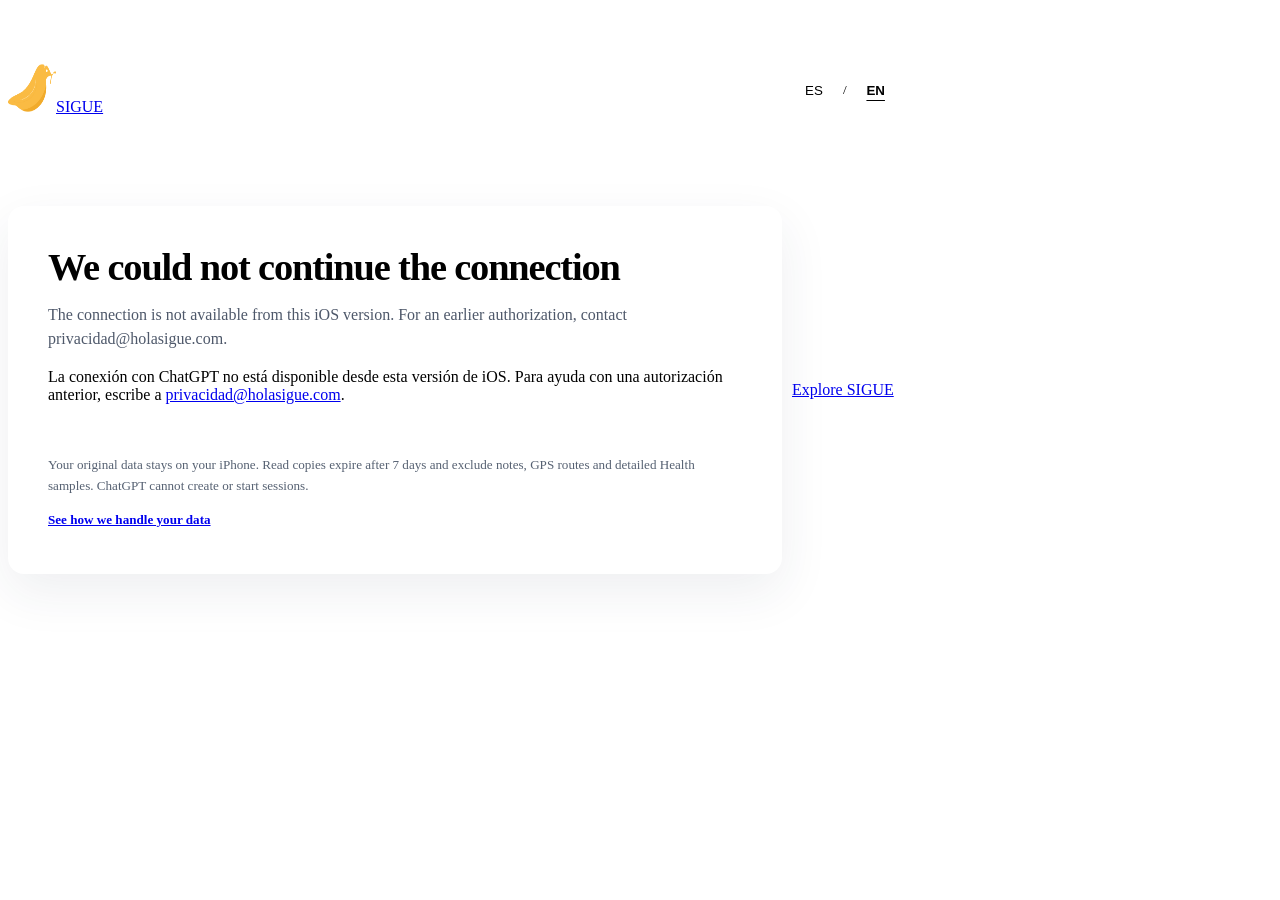
==== commit 6719fb45: "docs: align bilingual website copy with current product context" ====
--- a/connect/index.html
+++ b/connect/index.html
@@ -11,33 +11,21 @@
   <link rel="preconnect" href="https://fonts.googleapis.com">
   <link rel="preconnect" href="https://fonts.gstatic.com" crossorigin>
   <link href="https://fonts.googleapis.com/css2?family=Figtree:wght@400;500;600;700;800&amp;display=swap" rel="stylesheet">
-  <link rel="stylesheet" href="/css/styles.css">
   <link rel="stylesheet" href="/connect/connect.css">
   <script src="/connect/connect.js" defer></script>
 </head>
-<body class="connect-page">
-  <a class="skip-link" id="skip-link" href="#title">Saltar al contenido</a>
-  <header class="connect-header shell">
+<body>
+  <main class="connect-shell">
     <a class="brand" href="/es" id="brand" aria-label="SIGUE, inicio"><img src="/assets/sigue-icon.png" alt="" width="48" height="48"><span>SIGUE</span></a>
     <div class="language" role="group" aria-label="Language / Idioma">
       <button type="button" data-language="es">ES</button><span aria-hidden="true">/</span><button type="button" data-language="en">EN</button>
     </div>
-  </header>
-  <main class="connect-shell shell">
-    <div class="connect-intro">
-      <p class="connect-statement" id="intro-title">Tus hábitos, también en la conversación.</p>
-      <p class="connect-summary" id="intro-description">Conecta tu cuenta SIGUE para consultar tu progreso y preparar cambios desde ChatGPT.</p>
-      <ul class="connect-principles">
-        <li id="principle-permissions">Tú decides qué permisos conceder.</li>
-        <li id="principle-control">SIGUE valida y aplica los cambios en tu iPhone.</li>
-        <li id="principle-revoke">Puedes revocar la conexión desde SIGUE.</li>
-      </ul>
-    </div>
     <section class="connect-card" aria-labelledby="title">
-      <h1 id="title">Conectar SIGUE con ChatGPT</h1>
-      <p class="lead" id="description" role="status">Estamos preparando la conexión.</p>
+      <h1 id="title">Autorización de SIGUE</h1>
+      <p class="lead" id="description" role="status">Comprobando la solicitud de autorización.</p>
       <p class="message" id="message" role="alert" hidden></p>
 
+      <p>La conexión con ChatGPT no está disponible desde esta versión de iOS. Para ayuda con una autorización anterior, escribe a <a href="mailto:privacidad@holasigue.com">privacidad@holasigue.com</a>.</p>
       <div id="login" hidden>
         <div class="social" id="social" hidden>
           <button id="apple-button" type="button" disabled hidden>Continuar con Apple</button>
@@ -49,7 +37,7 @@
           <label for="email" id="email-label">Correo electrónico</label>
           <input id="email" name="email" type="email" autocomplete="username" required maxlength="254">
           <label for="password" id="password-label">Contraseña</label>
-          <input id="password" name="password" type="password" autocomplete="current-password" required aria-describedby="login-help">
+          <input id="password" name="password" type="password" autocomplete="current-password" required>
           <button class="primary" id="email-button" type="submit">Entrar en SIGUE</button>
         </form>
         <button class="text-button" id="forgot-link" type="button">¿Olvidaste tu contraseña?</button>
@@ -74,7 +62,7 @@
           <label for="reset-email" id="reset-email-label">Correo electrónico</label>
           <input id="reset-email" name="email" type="email" autocomplete="email" required maxlength="254">
           <label for="code" id="code-label">Código de 6 cifras</label>
-          <input id="code" name="code" inputmode="numeric" autocomplete="one-time-code" pattern="[0-9]{6}" maxlength="6" required>
+          <input id="code" name="code" inputmode="numeric" autocomplete="one-time-code" pattern="[0-9]{6}" required>
           <label for="new-password" id="new-password-label">Nueva contraseña (12 caracteres como mínimo)</label>
           <input id="new-password" name="newPassword" type="password" autocomplete="new-password" minlength="12" maxlength="128" required>
           <button class="primary" id="reset-button" type="submit">Cambiar contraseña</button>
@@ -94,12 +82,9 @@
         </form>
       </div>
       <p class="foot" id="privacy-note">Tus datos originales permanecen en el iPhone.</p>
-      <a class="privacy-link" id="privacy-link" href="/privacidad">Consulta cómo tratamos tus datos</a>
+      <a class="privacy-link" id="privacy-link" href="/privacidad.html">Consulta cómo tratamos tus datos</a>
     </section>
+    <a class="home-link" id="home-link" href="/es">Conoce SIGUE</a>
   </main>
-  <footer class="connect-footer shell">
-    <a class="home-link" id="home-link" href="/es">Conoce SIGUE</a>
-    <a id="terms-link" href="/terminos">Términos de uso</a>
-  </footer>
 </body>
 </html>
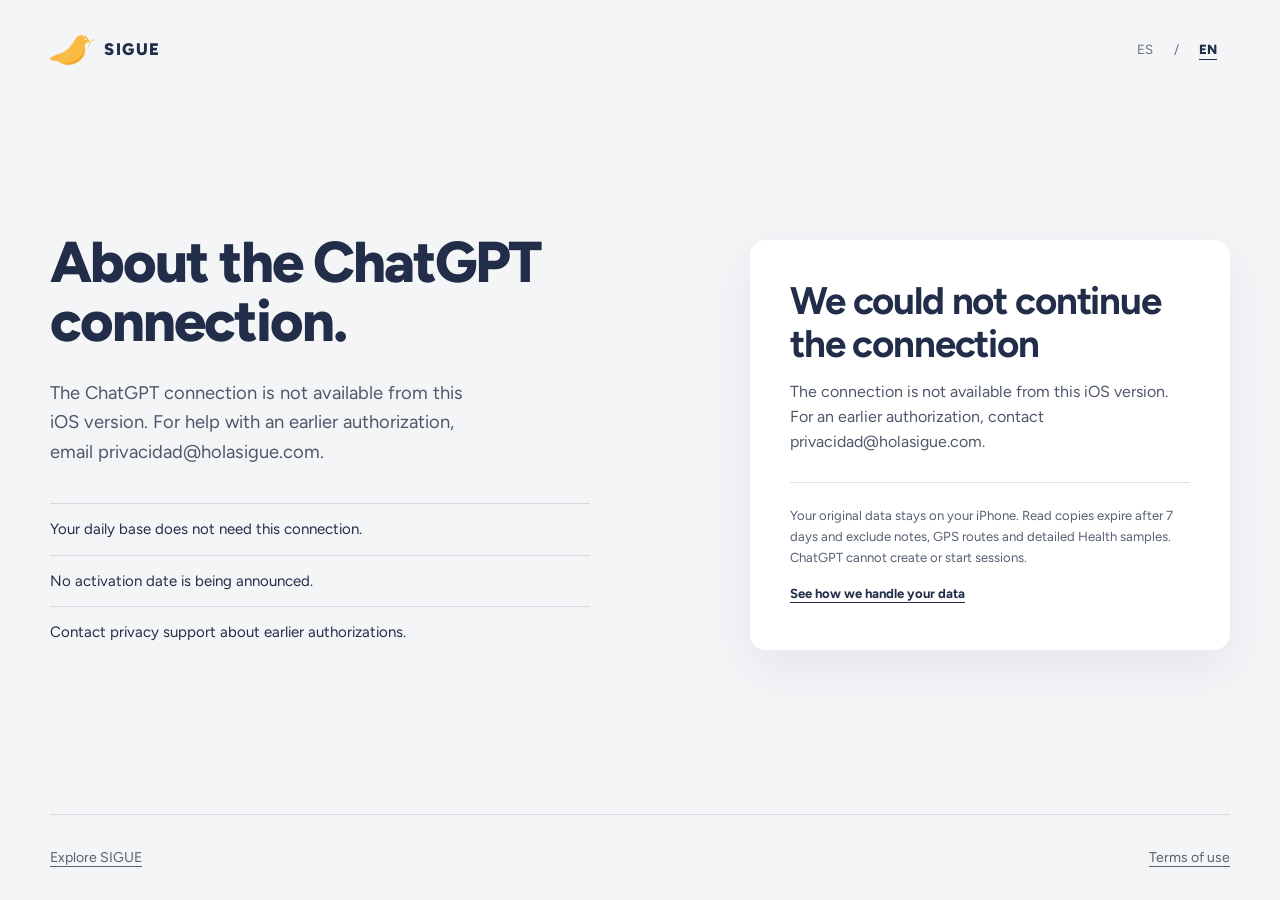
==== commit 256de274: "Configure consent-based GA4 and update website content and policies" ====
--- a/connect/index.html
+++ b/connect/index.html
@@ -11,21 +11,33 @@
   <link rel="preconnect" href="https://fonts.googleapis.com">
   <link rel="preconnect" href="https://fonts.gstatic.com" crossorigin>
   <link href="https://fonts.googleapis.com/css2?family=Figtree:wght@400;500;600;700;800&amp;display=swap" rel="stylesheet">
+  <link rel="stylesheet" href="/css/styles.css">
   <link rel="stylesheet" href="/connect/connect.css">
   <script src="/connect/connect.js" defer></script>
 </head>
-<body>
-  <main class="connect-shell">
+<body class="connect-page">
+  <a class="skip-link" id="skip-link" href="#title">Saltar al contenido</a>
+  <header class="connect-header shell">
     <a class="brand" href="/es" id="brand" aria-label="SIGUE, inicio"><img src="/assets/sigue-icon.png" alt="" width="48" height="48"><span>SIGUE</span></a>
     <div class="language" role="group" aria-label="Language / Idioma">
       <button type="button" data-language="es">ES</button><span aria-hidden="true">/</span><button type="button" data-language="en">EN</button>
+    </div>
+  </header>
+  <main class="connect-shell shell">
+    <div class="connect-intro">
+      <p class="connect-statement" id="intro-title">Sobre la conexión con ChatGPT.</p>
+      <p class="connect-summary" id="intro-description">La conexión con ChatGPT no está disponible desde esta versión de iOS. Si necesitas ayuda con una autorización anterior, escribe a privacidad@holasigue.com.</p>
+      <ul class="connect-principles">
+        <li id="principle-permissions">Tu base diaria no necesita esta conexión.</li>
+        <li id="principle-control">No se anuncia una fecha de activación.</li>
+        <li id="principle-revoke">Privacidad puede ayudarte con autorizaciones anteriores.</li>
+      </ul>
     </div>
     <section class="connect-card" aria-labelledby="title">
       <h1 id="title">Autorización de SIGUE</h1>
       <p class="lead" id="description" role="status">Comprobando la solicitud de autorización.</p>
       <p class="message" id="message" role="alert" hidden></p>
 
-      <p>La conexión con ChatGPT no está disponible desde esta versión de iOS. Para ayuda con una autorización anterior, escribe a <a href="mailto:privacidad@holasigue.com">privacidad@holasigue.com</a>.</p>
       <div id="login" hidden>
         <div class="social" id="social" hidden>
           <button id="apple-button" type="button" disabled hidden>Continuar con Apple</button>
@@ -37,7 +49,7 @@
           <label for="email" id="email-label">Correo electrónico</label>
           <input id="email" name="email" type="email" autocomplete="username" required maxlength="254">
           <label for="password" id="password-label">Contraseña</label>
-          <input id="password" name="password" type="password" autocomplete="current-password" required>
+          <input id="password" name="password" type="password" autocomplete="current-password" required aria-describedby="login-help">
           <button class="primary" id="email-button" type="submit">Entrar en SIGUE</button>
         </form>
         <button class="text-button" id="forgot-link" type="button">¿Olvidaste tu contraseña?</button>
@@ -62,7 +74,7 @@
           <label for="reset-email" id="reset-email-label">Correo electrónico</label>
           <input id="reset-email" name="email" type="email" autocomplete="email" required maxlength="254">
           <label for="code" id="code-label">Código de 6 cifras</label>
-          <input id="code" name="code" inputmode="numeric" autocomplete="one-time-code" pattern="[0-9]{6}" required>
+          <input id="code" name="code" inputmode="numeric" autocomplete="one-time-code" pattern="[0-9]{6}" maxlength="6" required>
           <label for="new-password" id="new-password-label">Nueva contraseña (12 caracteres como mínimo)</label>
           <input id="new-password" name="newPassword" type="password" autocomplete="new-password" minlength="12" maxlength="128" required>
           <button class="primary" id="reset-button" type="submit">Cambiar contraseña</button>
@@ -74,7 +86,7 @@
         <p class="account" id="account"></p>
         <h2 id="permissions-title">Permisos solicitados</h2>
         <ul class="permissions" id="permissions"></ul>
-        <p class="consent-help" id="consent-help">Puedes cancelar ahora o revocar la conexión más tarde desde SIGUE.</p>
+        <p class="consent-help" id="consent-help">Puedes cancelar esta solicitud. Para ayuda con una autorización anterior, escribe a privacidad@holasigue.com.</p>
         <form id="consent-form" method="post">
           <input type="hidden" name="csrf" class="csrf">
           <button class="primary" type="submit" name="decision" value="allow" id="allow-button">Autorizar conexión</button>
@@ -82,9 +94,12 @@
         </form>
       </div>
       <p class="foot" id="privacy-note">Tus datos originales permanecen en el iPhone.</p>
-      <a class="privacy-link" id="privacy-link" href="/privacidad.html">Consulta cómo tratamos tus datos</a>
+      <a class="privacy-link" id="privacy-link" href="/privacidad">Consulta cómo tratamos tus datos</a>
     </section>
+  </main>
+  <footer class="connect-footer shell">
     <a class="home-link" id="home-link" href="/es">Conoce SIGUE</a>
-  </main>
+    <a id="terms-link" href="/terminos">Términos de uso</a>
+  </footer>
 </body>
 </html>
--- a/css/styles.css
+++ b/css/styles.css
@@ -0,0 +1,375 @@
+:root {
+  color-scheme: light;
+  --yellow: #fabb43;
+  --yellow-soft: #fff3cf;
+  --ink: #222e49;
+  --ink-deep: #151d30;
+  --green: #50d890;
+  --nutrition: #368000;
+  --movement: #0076a8;
+  --exercise: #b9471e;
+  --rest: #6652c9;
+  --paper: #f4f5f7;
+  --surface: #ffffff;
+  --line: rgba(34, 46, 73, 0.14);
+  --muted: #687080;
+  --max-width: 1180px;
+  --radius: 28px;
+  --ease: cubic-bezier(.2, .75, .25, 1);
+  font-family: "Figtree", -apple-system, BlinkMacSystemFont, "Helvetica Neue", Arial, sans-serif;
+  font-synthesis: none;
+}
+
+* { box-sizing: border-box; }
+html { scroll-behavior: smooth; }
+body {
+  margin: 0;
+  color: var(--ink);
+  background: var(--paper);
+  font-size: 16px;
+  line-height: 1.5;
+  -webkit-font-smoothing: antialiased;
+}
+body.menu-open { overflow: hidden; }
+a { color: inherit; text-decoration: none; }
+img { display: block; max-width: 100%; }
+button, a { -webkit-tap-highlight-color: transparent; }
+.shell { width: min(calc(100% - 48px), var(--max-width)); margin-inline: auto; }
+.sr-only { position: absolute; width: 1px; height: 1px; overflow: hidden; clip: rect(0, 0, 0, 0); white-space: nowrap; }
+.skip-link { position: fixed; top: 12px; left: 12px; z-index: 100; padding: 10px 14px; background: var(--ink); color: #fff; transform: translateY(-150%); }
+.skip-link:focus { transform: none; }
+
+.site-header { position: sticky; top: 0; z-index: 50; background: color-mix(in srgb, var(--paper) 88%, transparent); backdrop-filter: blur(18px); border-bottom: 1px solid transparent; transition: border-color .2s ease; }
+.site-header.scrolled { border-color: var(--line); }
+.header-inner { min-height: 82px; display: flex; align-items: center; justify-content: space-between; }
+.brand { display: inline-flex; align-items: center; gap: 10px; font-size: 1.05rem; font-weight: 850; letter-spacing: .09em; }
+.brand img { width: 44px; height: 44px; object-fit: contain; }
+.site-nav { display: flex; align-items: center; gap: 34px; font-size: .91rem; font-weight: 600; }
+.site-nav > a:not(.nav-cta) { color: var(--muted); transition: color .2s ease; }
+.site-nav > a:hover { color: var(--ink); }
+.nav-cta { padding: 11px 17px; background: var(--yellow); border-radius: 999px; }
+.menu-button { display: none; border: 0; padding: 12px; background: transparent; }
+.menu-button > span:not(.sr-only) { display: block; width: 23px; height: 2px; margin: 5px 0; background: var(--ink); transition: transform .2s ease; }
+
+.hero { min-height: 760px; padding-top: 72px; padding-bottom: 100px; display: grid; grid-template-columns: 1.03fr .97fr; align-items: center; gap: 68px; }
+.hero h1 { max-width: 720px; margin: 0; font-size: clamp(3.8rem, 6.5vw, 6.6rem); line-height: .91; letter-spacing: -.065em; font-weight: 790; }
+.hero h1 em, .closing-grid h2 em { color: var(--muted); font-style: normal; font-weight: 450; }
+.hero-lead { max-width: 590px; margin: 34px 0 0; color: var(--muted); font-size: clamp(1.08rem, 1.5vw, 1.28rem); line-height: 1.55; }
+.hero-actions { margin-top: 38px; display: flex; align-items: center; gap: 24px; }
+.button { display: inline-flex; align-items: center; justify-content: space-between; gap: 28px; min-width: 190px; padding: 15px 18px 15px 22px; border-radius: 999px; font-size: .92rem; font-weight: 750; transition: transform .2s var(--ease), box-shadow .2s ease; }
+.button:hover { transform: translateY(-2px); }
+.button-primary { background: var(--yellow); color: var(--ink); box-shadow: 0 14px 38px rgba(0, 0, 0, .13); }
+.button-ink { background: var(--ink); color: #fff; }
+
+.hero-product { position: relative; min-height: 600px; display: grid; place-items: center; isolation: isolate; }
+.sun-shape { position: absolute; z-index: -1; width: min(42vw, 500px); aspect-ratio: 1; border-radius: 47% 53% 59% 41% / 41% 42% 58% 59%; background: var(--yellow); transform: rotate(-10deg); }
+.phone-frame { width: 310px; padding: 8px; border: 1px solid rgba(255,255,255,.55); border-radius: 48px; background: var(--ink-deep); box-shadow: 0 42px 80px rgba(0,0,0,.27), inset 0 0 0 1px rgba(255,255,255,.12); transform: rotate(3deg); }
+.phone-screen { min-height: 630px; padding: 17px 15px 18px; overflow: hidden; border-radius: 40px; background: #f4f5f7; color: #1a2030; }
+.phone-status { padding: 0 8px 18px; display: flex; justify-content: space-between; font-size: .63rem; font-weight: 800; }
+.phone-greeting { padding: 5px 8px 17px; }
+.phone-greeting span { display: block; color: #747986; font-size: .57rem; font-weight: 800; letter-spacing: .1em; }
+.phone-greeting strong { display: block; margin-top: 4px; font-size: 1.28rem; letter-spacing: -.03em; }
+.phone-greeting p { margin: 1px 0 0; color: #747986; font-size: .74rem; }
+.base-card, .session-card { border: 1px solid rgba(34,46,73,.08); border-radius: 22px; background: #fff; }
+.base-card { padding: 17px 14px 9px; }
+.base-heading { display: flex; justify-content: space-between; align-items: flex-start; padding: 0 3px 10px; }
+.base-heading strong { display: block; font-size: .8rem; }
+.base-heading small { display: block; margin-top: 3px; color: #687080; font-size: .57rem; font-weight: 600; }
+.base-score { font-size: 1.45rem; line-height: 1; font-weight: 800; }
+.base-score small { display: inline; font-size: .65rem; letter-spacing: 0; }
+.base-row { display: grid; grid-template-columns: 32px 1fr auto; align-items: center; gap: 8px; padding: 9px 2px; border-top: 1px solid rgba(34,46,73,.07); }
+.base-icon { display: grid; place-items: center; width: 27px; height: 27px; border-radius: 9px; color: #172036; font-weight: 800; }
+.base-row strong, .base-row small { display: block; }
+.base-row strong { font-size: .7rem; }
+.base-row small { margin-top: 1px; color: #777d89; font-size: .58rem; }
+.base-row b { font-size: .75rem; }
+.nutrition .base-icon { background: color-mix(in srgb, var(--nutrition) 35%, white); }
+.movement .base-icon { background: color-mix(in srgb, var(--movement) 28%, white); }
+.exercise .base-icon { background: color-mix(in srgb, var(--exercise) 28%, white); }
+.rest .base-icon { background: color-mix(in srgb, var(--rest) 28%, white); }
+.session-card { margin-top: 12px; padding: 14px; background: color-mix(in srgb, var(--exercise) 6%, white); border-color: color-mix(in srgb, var(--exercise) 18%, white); }
+.session-top { display: grid; grid-template-columns: 32px 1fr auto; align-items: center; gap: 9px; }
+.session-icon { display: grid; width: 30px; height: 30px; place-items: center; border-radius: 10px; color: var(--exercise); background: color-mix(in srgb, var(--exercise) 14%, white); }
+.session-top strong, .session-top small { display: block; }
+.session-top strong { font-size: .68rem; }
+.session-top small { margin-top: 2px; color: #687080; font-size: .57rem; }
+.session-top b { padding: 5px 7px; border-radius: 999px; color: var(--exercise); background: color-mix(in srgb, var(--exercise) 11%, white); font-size: .56rem; }
+.session-time { margin-top: 12px; display: flex; align-items: baseline; justify-content: space-between; gap: 12px; }
+.session-time strong { font-size: 1.3rem; letter-spacing: -.03em; font-variant-numeric: tabular-nums; }
+.session-time span { color: #687080; font-size: .57rem; }
+.bird-seal { position: absolute; right: 1%; bottom: 5%; width: 112px; height: 112px; display: grid; place-items: center; border-radius: 50%; background: var(--ink); box-shadow: 0 20px 44px rgba(0,0,0,.22); transform: rotate(-8deg); }
+.bird-seal img { width: 95px; }
+
+.belief { padding: 120px 0; background: var(--surface); border-block: 1px solid var(--line); }
+.belief-grid { display: grid; grid-template-columns: 1.7fr .75fr; gap: 76px; align-items: start; }
+.belief blockquote { margin: 0; max-width: 690px; font-size: clamp(2.3rem, 4.2vw, 4.3rem); line-height: 1.06; letter-spacing: -.05em; font-weight: 610; }
+.belief-copy > p:first-child { margin: 0; color: var(--muted); line-height: 1.65; }
+.belief-detail { margin: 22px 0 0; color: var(--ink); line-height: 1.65; font-weight: 560; }
+.hand-note { margin: 50px 0 0; color: var(--ink); font-size: 1.28rem; font-style: italic; transform: rotate(-4deg); }
+
+.essentials { padding-top: 150px; padding-bottom: 160px; }
+.section-heading { max-width: 930px; }
+.section-heading h2, .privacy-copy h2 { margin: 0; font-size: clamp(2.7rem, 5vw, 5.1rem); line-height: .98; letter-spacing: -.055em; font-weight: 650; }
+.essential-story { margin-top: 96px; border-top: 1px solid var(--line); }
+.essential-line { display: grid; grid-template-columns: .45fr 1.5fr .65fr; gap: 58px; padding: 48px 0 54px; border-bottom: 1px solid var(--line); }
+.essential-number { font-size: .75rem; font-weight: 800; }
+.essential-kicker { margin: 0 0 12px; color: var(--muted); font-size: .72rem; font-weight: 800; letter-spacing: .11em; text-transform: uppercase; }
+.essential-line h3 { margin: 0; max-width: 680px; font-size: clamp(1.7rem, 2.8vw, 2.7rem); line-height: 1.12; letter-spacing: -.035em; font-weight: 580; }
+.essential-line > p { margin: 28px 0 0; color: var(--muted); font-size: .95rem; line-height: 1.65; }
+.nutrition-line .essential-number { color: var(--nutrition); }
+.movement-line .essential-number { color: var(--movement); }
+.rest-line .essential-number { color: var(--rest); }
+
+.evolution-section { padding: 150px 0; overflow: hidden; background: var(--ink-deep); color: #fff; }
+.evolution-grid { display: grid; grid-template-columns: .9fr 1.1fr; gap: 100px; align-items: center; }
+.evolution-copy h2 { margin: 0; font-size: clamp(3rem, 5.5vw, 5.7rem); line-height: .96; letter-spacing: -.06em; font-weight: 650; }
+.evolution-copy h2 span { color: #8d95a5; font-weight: 430; }
+.evolution-copy > p:last-child { max-width: 480px; margin: 34px 0 0; color: #aeb4c0; font-size: 1.08rem; line-height: 1.65; }
+.insight-stack { position: relative; min-height: 520px; }
+.insight { border: 1px solid rgba(255,255,255,.12); }
+.insight-main { position: absolute; inset: 0 50px 80px 0; padding: 34px; border-radius: 32px; background: #202a43; transform: rotate(-2deg); }
+.insight-top { display: flex; justify-content: space-between; color: var(--yellow); font-size: .66rem; font-weight: 800; letter-spacing: .12em; }
+.insight-main > p { max-width: 530px; margin: 70px 0 0; font-size: clamp(1.9rem, 3.2vw, 3rem); line-height: 1.1; letter-spacing: -.04em; }
+.week-bars { height: 92px; margin-top: 52px; display: flex; align-items: end; gap: 12px; }
+.week-bars i { flex: 1; height: 42%; border-radius: 999px; background: #4b5874; }
+.week-bars i:nth-child(2) { height: 63%; }
+.week-bars i:nth-child(3) { height: 55%; }
+.week-bars i:nth-child(4) { height: 78%; background: var(--yellow); }
+.week-bars i:nth-child(5) { height: 69%; }
+.week-bars i:nth-child(6) { height: 87%; background: var(--nutrition); }
+.week-bars i:nth-child(7) { height: 82%; }
+.insight-note { position: absolute; right: 0; bottom: 0; width: 73%; padding: 23px 26px; border-radius: 22px; background: var(--yellow); color: var(--ink); transform: rotate(2.5deg); box-shadow: 0 30px 60px rgba(0,0,0,.22); }
+.insight-note span { font-size: .66rem; font-weight: 850; letter-spacing: .1em; text-transform: uppercase; }
+.insight-note p { margin: 10px 0 0; font-size: 1.05rem; font-weight: 650; line-height: 1.35; }
+
+.privacy-section { padding-top: 160px; padding-bottom: 160px; display: grid; grid-template-columns: .9fr 1.1fr; gap: 100px; align-items: center; }
+.privacy-mark { min-height: 460px; display: grid; place-items: center; align-content: center; background: var(--yellow-soft); border-radius: 48% 52% 44% 56% / 55% 44% 56% 45%; transform: rotate(-3deg); }
+.privacy-circle { width: 120px; height: 120px; display: grid; place-items: center; border: 2px solid var(--ink); border-radius: 50%; font-size: 3rem; }
+.privacy-mark p { margin: 28px 0 0; text-align: center; font-size: 1.55rem; line-height: 1.15; font-weight: 700; }
+.privacy-copy > p { max-width: 600px; margin: 32px 0 0; color: var(--muted); font-size: 1.08rem; line-height: 1.65; }
+.plain-list { margin: 36px 0; padding: 0; list-style: none; border-top: 1px solid var(--line); }
+.plain-list li { display: flex; gap: 20px; padding: 17px 0; border-bottom: 1px solid var(--line); font-weight: 650; }
+.plain-list span { color: var(--muted); font-size: .72rem; }
+.text-link { display: inline-flex; gap: 16px; padding-bottom: 5px; border-bottom: 1px solid var(--ink); font-weight: 750; }
+
+.availability-section { padding: 140px 0 120px; background: #fabb43; }
+.closing-grid { display: grid; grid-template-columns: 1.55fr .45fr; gap: 80px; align-items: end; }
+.closing-grid h2 { margin: 0; max-width: 870px; font-size: clamp(3.2rem, 7vw, 7.2rem); line-height: .91; letter-spacing: -.065em; font-weight: 720; }
+.closing-grid h2 em { color: rgba(34,46,73,.62); }
+.closing-side { display: flex; flex-direction: column; align-items: flex-start; }
+.closing-side p { margin: 12px 0 24px; font-weight: 600; }
+.app-store-badge { display: inline-block; border-radius: 9px; transition: transform .2s var(--ease), opacity .2s ease; }
+.app-store-badge:hover { transform: translateY(-2px); opacity: .9; }
+.app-store-badge > img { width: 180px; height: auto; margin: 0; }
+
+.site-footer { padding: 38px 0; background: var(--ink-deep); color: #fff; }
+.footer-grid { display: grid; grid-template-columns: .7fr 1fr auto auto; gap: 40px; align-items: center; }
+.footer-brand img { width: 40px; height: 40px; }
+.footer-grid > p, .footer-grid small { color: #9da4b2; font-size: .78rem; }
+.footer-grid nav { display: flex; gap: 24px; font-size: .8rem; }
+
+.page-hero { padding: 95px 0 76px; border-bottom: 1px solid var(--line); }
+.page-hero h1 { max-width: 900px; margin: 0; font-size: clamp(3.4rem, 7vw, 7rem); line-height: .93; letter-spacing: -.03em; }
+.page-hero p:last-child { max-width: 660px; margin: 28px 0 0; color: var(--muted); font-size: 1.12rem; }
+.legal-layout { padding: 80px 0 130px; display: grid; grid-template-columns: .52fr 1.48fr; gap: 70px; }
+.legal-aside { position: sticky; top: 120px; align-self: start; }
+.legal-aside p { margin: 0 0 10px; color: var(--muted); font-size: .77rem; }
+.legal-content { max-width: 760px; }
+.legal-content section { margin-bottom: 60px; scroll-margin-top: 110px; }
+.legal-content h2 { margin: 0 0 18px; font-size: clamp(1.7rem, 3vw, 2.35rem); letter-spacing: -.035em; }
+.legal-content h3 { margin: 28px 0 8px; font-size: 1.05rem; }
+.legal-content p, .legal-content li { color: #555f70; line-height: 1.75; }
+.legal-content ul { padding-left: 20px; }
+.legal-content a { text-decoration: underline; text-underline-offset: 3px; }
+.notice { padding: 24px; border: 1px solid var(--line); border-radius: 12px; background: var(--surface); }
+.faq-list { border-top: 1px solid var(--line); padding-top: 8px; }
+.faq-item { border-bottom: 1px solid var(--line); }
+.faq-item summary { padding: 24px 40px 24px 0; cursor: pointer; font-size: 1.12rem; font-weight: 720; list-style: none; position: relative; }
+.faq-item summary::-webkit-details-marker { display: none; }
+.faq-item summary::after { content: "+"; position: absolute; right: 6px; font-size: 1.5rem; font-weight: 400; }
+.faq-item[open] summary::after { content: "−"; }
+.faq-item p { margin: -5px 0 25px; max-width: 680px; }
+.support-card { margin-top: 70px; padding: clamp(30px, 5vw, 58px); border-radius: var(--radius); background: var(--yellow); }
+.support-card h2 { font-size: clamp(2rem, 4vw, 3.5rem); }
+.support-card p { color: var(--ink); }
+
+.reveal { opacity: 0; transform: translateY(24px); transition: opacity .7s var(--ease), transform .7s var(--ease); }
+.reveal.visible { opacity: 1; transform: none; }
+
+@media (max-width: 900px) {
+  .shell { width: min(calc(100% - 34px), var(--max-width)); }
+  .menu-button { display: block; z-index: 2; }
+  .site-nav { position: fixed; inset: 0; display: flex; flex-direction: column; justify-content: center; background: var(--yellow); font-size: 1.55rem; visibility: hidden; opacity: 0; transition: opacity .2s ease, visibility .2s ease; }
+  .site-nav.open { visibility: visible; opacity: 1; }
+  .site-nav > a:not(.nav-cta) { color: var(--ink); }
+  .nav-cta { border: 1px solid var(--ink); }
+  .menu-button[aria-expanded="true"] > span:first-child { transform: translateY(3.5px) rotate(45deg); }
+  .menu-button[aria-expanded="true"] > span:nth-child(2) { transform: translateY(-3.5px) rotate(-45deg); }
+  .hero { padding-top: 48px; grid-template-columns: 1fr; gap: 42px; }
+  .hero-copy { z-index: 2; }
+  .hero-product { min-height: 570px; }
+  .sun-shape { width: min(90vw, 480px); }
+  .belief-grid, .section-heading, .essential-line, .evolution-grid, .privacy-section, .closing-grid, .legal-layout { grid-template-columns: 1fr; }
+  .belief-grid, .section-heading { gap: 25px; }
+  .essential-line { gap: 20px; }
+  .essential-line > p { margin-top: 4px; }
+  .evolution-grid { gap: 65px; }
+  .privacy-section { gap: 65px; }
+  .privacy-mark { min-height: 390px; }
+  .closing-grid { gap: 45px; }
+  .footer-grid { grid-template-columns: 1fr 1fr; }
+  .legal-aside { position: static; }
+}
+
+@media (max-width: 560px) {
+  .header-inner { min-height: 70px; }
+  .hero { min-height: auto; padding-top: 42px; padding-bottom: 80px; }
+  .hero h1 { font-size: clamp(3.25rem, 16vw, 4.6rem); }
+  .hero-actions { align-items: flex-start; flex-direction: column; gap: 14px; }
+  .hero-product { min-height: 535px; margin-inline: -10px; }
+  .phone-frame { width: 280px; }
+  .phone-screen { min-height: 592px; }
+  .bird-seal { right: 0; width: 88px; height: 88px; }
+  .belief, .evolution-section { padding-block: 90px; }
+  .belief blockquote { font-size: 2.45rem; }
+  .essentials, .privacy-section { padding-top: 100px; padding-bottom: 105px; }
+  .essential-story { margin-top: 58px; }
+  .essential-line { padding-block: 34px; }
+  .insight-stack { min-height: 470px; }
+  .insight-main { right: 18px; padding: 26px; }
+  .insight-main > p { margin-top: 48px; }
+  .insight-note { width: 88%; }
+  .availability-section { padding-block: 90px; }
+  .closing-grid h2 { font-size: 3.4rem; }
+  .footer-grid { grid-template-columns: 1fr; gap: 20px; }
+  .footer-grid nav { flex-wrap: wrap; }
+  .page-hero { padding: 65px 0 55px; }
+  .page-hero h1 { font-size: 3.6rem; }
+  .legal-layout { padding-top: 55px; gap: 45px; }
+}
+
+@media (prefers-reduced-motion: reduce) {
+  html { scroll-behavior: auto; }
+  *, *::before, *::after { animation-duration: .01ms !important; transition-duration: .01ms !important; }
+  .reveal { opacity: 1; transform: none; }
+}
+
+/* Localized landing pages */
+.language-gateway { min-height: 100vh; display: flex; flex-direction: column; align-items: center; justify-content: center; text-align: center; }
+.language-gateway h1 { margin: 18px 0 0; font-size: 3rem; letter-spacing: -.03em; }
+.language-gateway p { color: var(--muted); }
+.language-gateway nav { display: flex; gap: 12px; margin-top: 18px; }
+.language-gateway nav a { padding: 12px 18px; border-radius: 999px; background: var(--yellow); font-weight: 750; }
+.language-switch { display: inline-flex; align-items: center; gap: 7px; white-space: nowrap; font-size: .83rem; }
+.language-switch a { color: var(--muted); padding: 9px 2px; }
+.language-switch a[aria-current="page"] { color: var(--ink); font-weight: 850; }
+.mobile-language-switch { display: none; }
+.home-page h1, .home-page h2, .home-page h3 { letter-spacing: -.035em; }
+.home-page .site-header { background: color-mix(in srgb, var(--paper) 94%, transparent); }
+.home-page .nav-cta { white-space: nowrap; }
+.home-hero { min-height: 710px; padding-block: 100px 120px; display: grid; grid-template-columns: 1fr 1fr; gap: 62px; align-items: center; }
+.home-hero h1 { max-width: 640px; margin: 0; font-size: clamp(3.2rem, 5.7vw, 5.9rem); line-height: .98; font-weight: 800; }
+.home-hero-copy > p { max-width: 540px; margin: 30px 0 28px; color: #4e586a; font-size: clamp(1.1rem, 1.7vw, 1.4rem); line-height: 1.5; }
+.home-hero-copy .button { margin-bottom: 15px; }
+.availability-note { display: block; color: var(--muted); font-size: .82rem; }
+.product-composition { position: relative; min-height: 475px; display: grid; align-items: center; }
+.product-composition::before { content: ""; position: absolute; inset: 12% 7% 4% 13%; background: var(--yellow); border-radius: 38px; transform: rotate(-5deg); }
+.preview-panel { position: relative; width: min(72%, 350px); padding: 26px; border-radius: 24px; background: #fff; box-shadow: 0 22px 55px rgba(0, 0, 0, .16); }
+.preview-panel strong, .preview-panel p { display: block; }
+.preview-panel strong { margin: 20px 0 22px; font-size: 1.5rem; line-height: 1.12; }
+.preview-caption { font-size: .78rem; font-weight: 800; letter-spacing: .04em; color: #596476; }
+.today-preview { margin-left: 5%; transform: rotate(-3deg); }
+.preview-item { display: flex; justify-content: space-between; padding: 11px 2px; border-top: 1px solid var(--line); font-size: .83rem; font-weight: 700; }
+.preview-item b { color: var(--movement); }
+.together-preview { margin-top: -95px; margin-left: auto; background: var(--ink-deep); color: #fff; transform: rotate(4deg); }
+.together-preview .preview-caption { color: #c7cfde; }
+.together-preview strong { margin-bottom: 10px; }
+.together-preview p { margin: 0; color: #e7ecf7; font-size: .89rem; }
+.preview-people { display: flex; margin-top: 24px; }
+.preview-people span { width: 32px; height: 32px; margin-right: -5px; display: grid; place-items: center; border: 2px solid var(--ink-deep); border-radius: 50%; background: var(--yellow); color: var(--ink); font-size: .66rem; font-weight: 800; }
+.together-section { padding-block: 128px; background: #fff; }
+.together-grid, .progress-grid { display: grid; grid-template-columns: 1fr 1fr; gap: 90px; align-items: center; }
+.together-section h2, .three-ideas h2, .progress-section h2, .home-privacy h2, .home-final h2 { max-width: 800px; margin: 0; font-size: clamp(2.7rem, 4.5vw, 4.8rem); line-height: 1.04; font-weight: 760; }
+.together-section p, .progress-section p, .home-privacy p { max-width: 560px; margin: 26px 0 32px; color: #4e586a; font-size: 1.13rem; line-height: 1.6; }
+.feature-inline { display: flex; flex-wrap: wrap; gap: 9px; margin-bottom: 36px; }
+.feature-inline span { padding: 9px 13px; border-radius: 999px; background: var(--paper); color: var(--ink); font-size: .78rem; font-weight: 700; }
+.together-example { min-height: 430px; padding: clamp(30px, 5vw, 58px); border-radius: 26px; background: var(--yellow); }
+.together-example > span, .evolution-example > span { display: block; font-size: .78rem; font-weight: 850; letter-spacing: .04em; }
+.together-example > strong, .evolution-example > strong { display: block; max-width: 420px; margin-top: 72px; font-size: clamp(2rem, 3.3vw, 3.6rem); line-height: 1.07; letter-spacing: -.03em; }
+.together-example > p { margin: 30px 0 10px; color: var(--ink); font-weight: 700; }
+.progress-track { height: 12px; border-radius: 999px; background: rgba(34,46,73,.16); }
+.progress-track i { display: block; width: 67%; height: 100%; border-radius: inherit; background: var(--ink); }
+.streak-line { display: flex; align-items: baseline; gap: 12px; margin-top: 26px; }
+.streak-line b { font-size: 3.5rem; line-height: 1; }
+.streak-line span { font-size: .9rem; font-weight: 700; }
+.three-ideas { padding-block: 136px; }
+.idea-grid { display: grid; grid-template-columns: repeat(3, 1fr); gap: 32px; margin: 65px 0 48px; }
+.idea-grid article { padding-top: 22px; border-top: 1px solid var(--line); }
+.idea-grid article > span { color: #596476; font-size: .78rem; font-weight: 800; }
+.idea-grid h3 { margin: 45px 0 14px; font-size: clamp(1.6rem, 2.3vw, 2.5rem); line-height: 1.12; }
+.idea-grid p { max-width: 300px; margin: 0; color: #4e586a; line-height: 1.55; }
+.progress-section { padding-block: 130px; background: var(--ink-deep); color: #fff; }
+.progress-section p { color: #d2d9e7; }
+.evolution-example { min-height: 380px; padding: clamp(30px, 5vw, 52px); border-radius: 26px; background: #27334e; }
+.evolution-example > span { color: #c7cfde; }
+.evolution-example > strong { margin-top: 50px; }
+.evolution-bars { display: flex; align-items: end; gap: 12px; height: 110px; margin-top: 42px; }
+.evolution-bars i { flex: 1; height: 45%; border-radius: 6px 6px 0 0; background: #71819f; }
+.evolution-bars i:nth-child(2) { height: 62%; }.evolution-bars i:nth-child(3) { height: 54%; }.evolution-bars i:nth-child(4) { height: 75%; }.evolution-bars i:nth-child(5) { height: 68%; }.evolution-bars i:nth-child(6) { height: 87%; background: var(--yellow); }.evolution-bars i:nth-child(7) { height: 95%; background: var(--yellow); }
+.home-privacy { padding-block: 135px; display: grid; grid-template-columns: 1.3fr .7fr; gap: 100px; align-items: center; }
+.home-privacy .text-link { margin-top: 2px; }
+.home-privacy .button { display: flex; width: max-content; margin-top: 28px; }
+.home-privacy ul { margin: 0; padding: 0; list-style: none; border-top: 1px solid var(--line); }
+.home-privacy li { padding: 20px 0; border-bottom: 1px solid var(--line); font-weight: 700; }
+.home-final { padding-block: 125px; background: var(--yellow); }
+.home-final .shell { display: flex; align-items: end; justify-content: space-between; gap: 50px; }
+.home-final h2 { max-width: 780px; }
+.home-final .button { flex: none; }
+.home-page a:focus-visible, .language-gateway a:focus-visible, .home-page button:focus-visible { outline: 3px solid var(--exercise); outline-offset: 4px; }
+.home-page ::selection, .language-gateway ::selection { background: var(--yellow); color: var(--ink); }
+
+@media (max-width: 900px) {
+  .mobile-language-switch { display: inline-flex; margin-left: auto; margin-right: 16px; }
+  .home-page .header-inner { justify-content: flex-start; }
+  .home-page .site-nav { gap: 22px; }
+  .home-page .language-switch { font-size: 1rem; }
+  .home-page .language-switch a { color: var(--ink); }
+  .home-hero, .together-grid, .progress-grid, .home-privacy { grid-template-columns: 1fr; gap: 54px; }
+  .home-hero { padding-block: 70px 95px; }
+  .product-composition { max-width: 620px; width: 100%; margin-inline: auto; }
+  .idea-grid { gap: 18px; }
+  .home-final .shell { align-items: start; flex-direction: column; }
+}
+
+@media (max-width: 560px) {
+  .home-hero { padding-block: 70px 80px; gap: 28px; }
+  .home-hero h1 { font-size: clamp(3.05rem, 13vw, 4.2rem); }
+  .home-hero-copy > p { margin-top: 23px; }
+  .product-composition { min-height: 425px; }
+  .preview-panel { width: 76%; padding: 22px; }
+  .together-preview { margin-top: -60px; }
+  .together-section, .three-ideas, .progress-section, .home-privacy, .home-final { padding-block: 90px; }
+  .idea-grid { grid-template-columns: 1fr; gap: 38px; margin: 45px 0; }
+  .idea-grid h3 { margin-top: 22px; }
+  .together-example { min-height: 380px; }
+  .home-privacy { gap: 50px; }
+}
+
+/* Privacy uses the landing's type, palette and reading rhythm. */
+.privacy-page .page-hero h1 { font-size: clamp(2.8rem, 6vw, 5.9rem); line-height: 1.03; font-weight: 800; }
+.privacy-page .legal-content { min-width: 0; }
+.privacy-page .legal-content h2 { letter-spacing: -.03em; }
+.privacy-page .legal-content p, .privacy-page .legal-content li { max-width: 70ch; }
+.privacy-page .legal-content a { overflow-wrap: anywhere; }
+.legal-index { display: grid; gap: 4px; margin-top: 28px; padding-top: 20px; border-top: 1px solid var(--line); }
+.legal-index a { width: fit-content; padding-block: 10px; font-size: .9rem; color: #4e586a; text-underline-offset: 4px; }
+.legal-index a:hover { color: var(--ink); text-decoration: underline; }
+.privacy-page :is(a, button):focus-visible { outline: 3px solid var(--exercise); outline-offset: 4px; }
+.privacy-page ::selection { background: var(--yellow); color: var(--ink); }
+@media (max-width: 900px) {
+  .privacy-page .legal-layout { gap: 36px; }
+  .legal-index { grid-template-columns: repeat(2, minmax(0, 1fr)); gap: 4px 20px; }
+}
+@media (prefers-reduced-motion: reduce) {
+  html:has(.privacy-page), html:has(.connect-page) { scroll-behavior: auto; }
+}
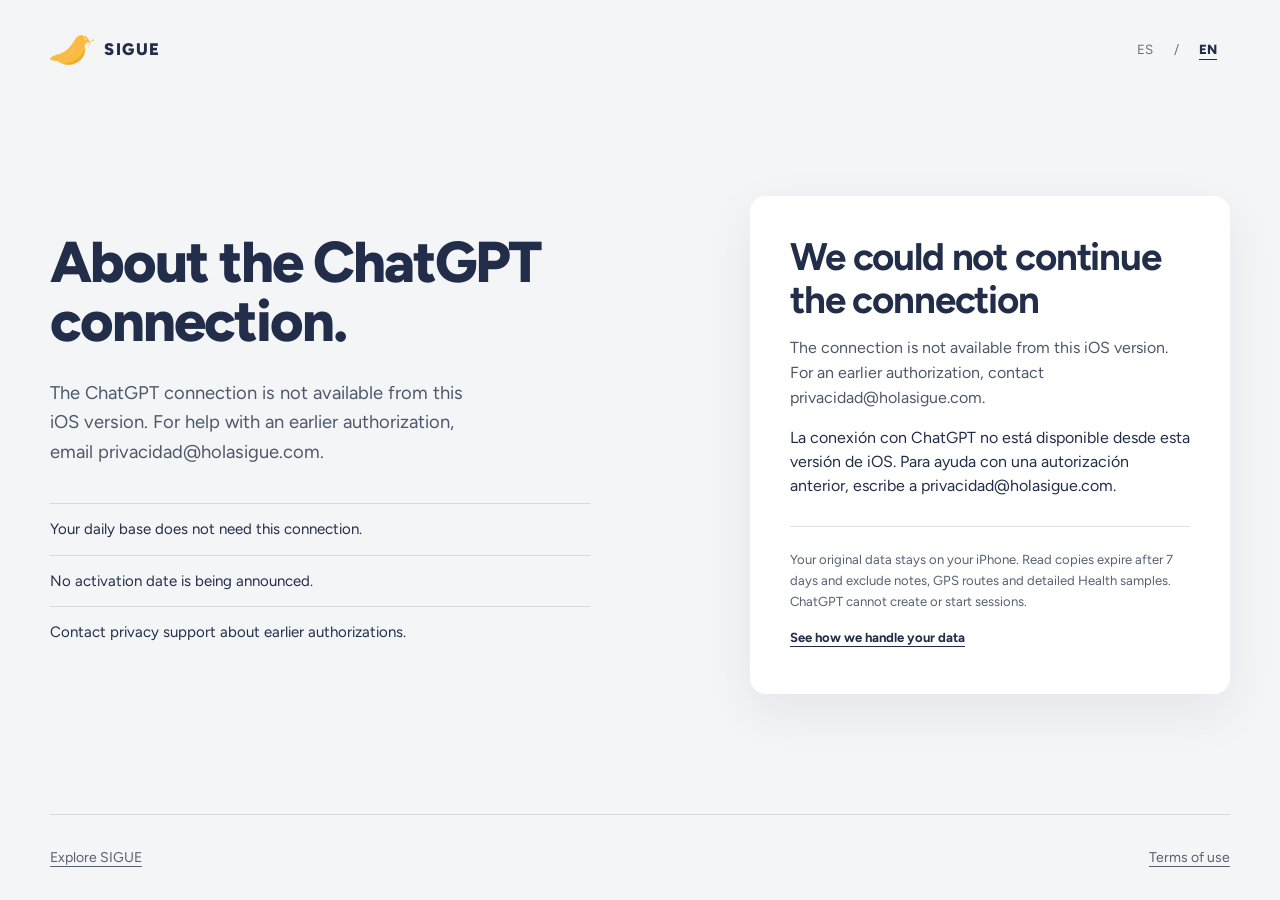
==== commit c058eb07: "Merge remote-tracking branch 'origin/main' # Conflicts: #	PRODUCT.md #	README.md #	connect/connect.c" ====
--- a/connect/index.html
+++ b/connect/index.html
@@ -38,6 +38,7 @@
       <p class="lead" id="description" role="status">Comprobando la solicitud de autorización.</p>
       <p class="message" id="message" role="alert" hidden></p>
 
+      <p>La conexión con ChatGPT no está disponible desde esta versión de iOS. Para ayuda con una autorización anterior, escribe a <a href="mailto:privacidad@holasigue.com">privacidad@holasigue.com</a>.</p>
       <div id="login" hidden>
         <div class="social" id="social" hidden>
           <button id="apple-button" type="button" disabled hidden>Continuar con Apple</button>
